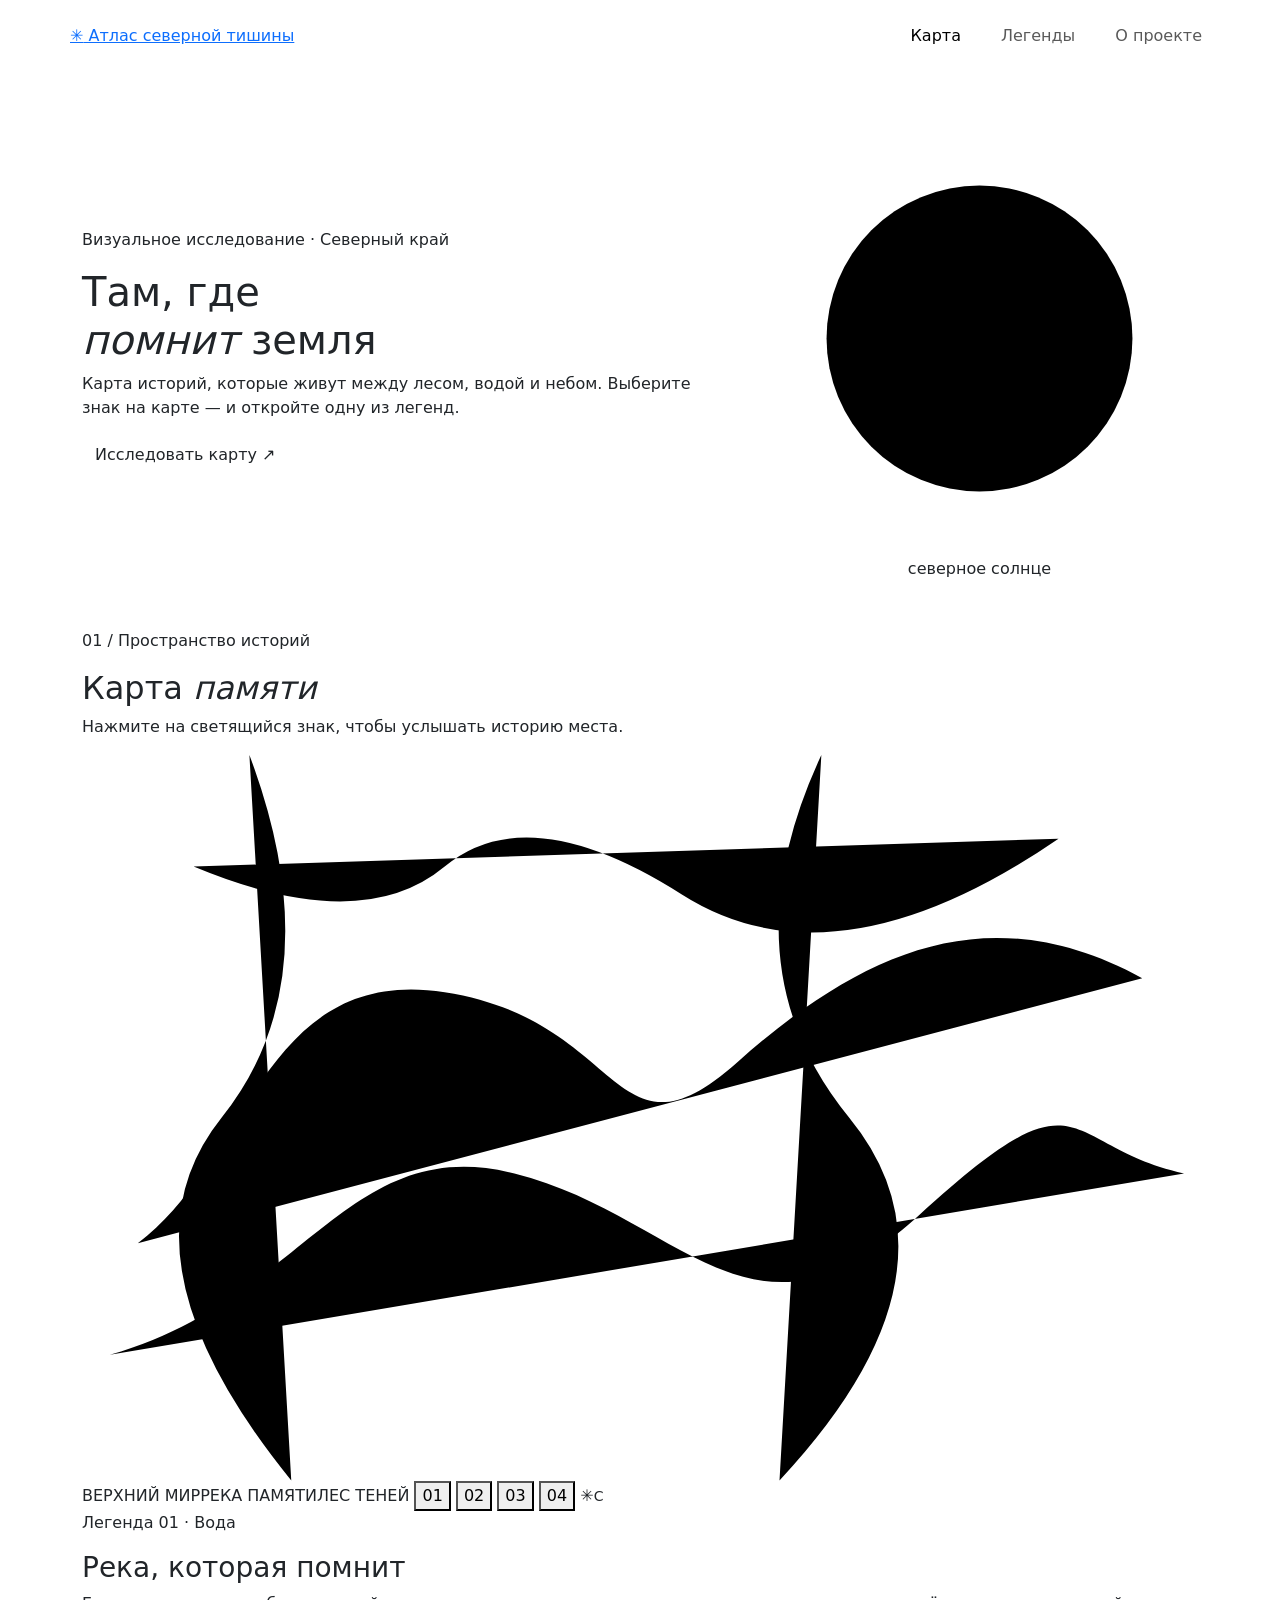
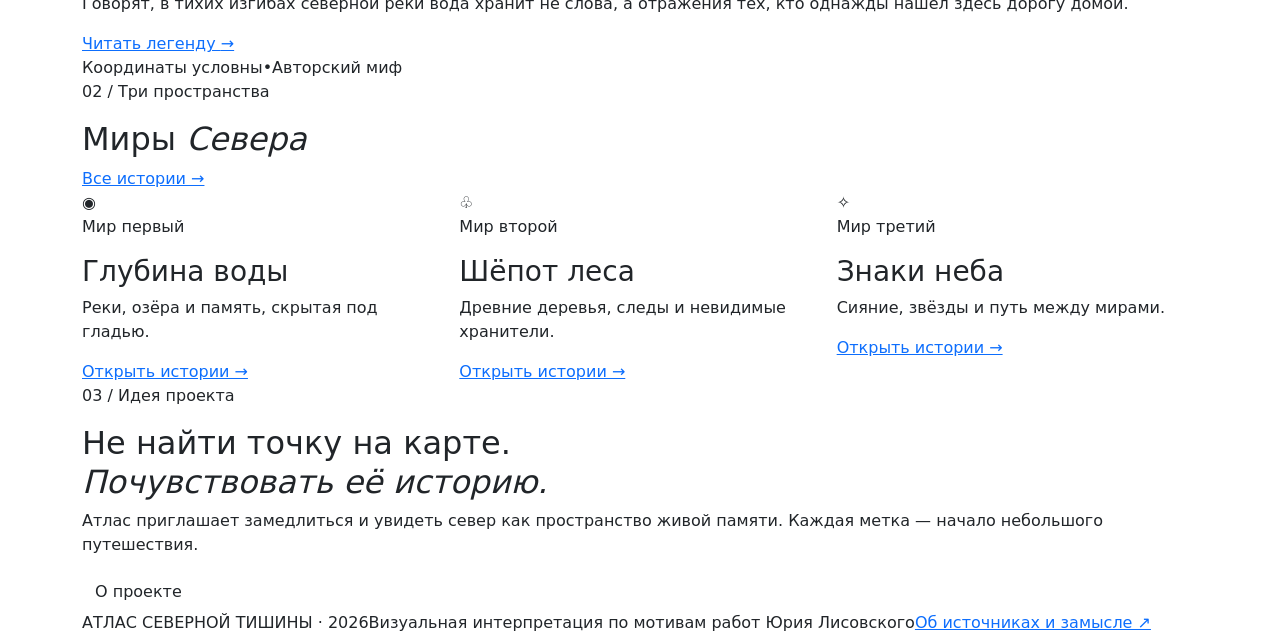
==== Практическая работа — Северный край/index.html @ 7101a142 "Добавлена главная страница проекта «Атлас северной тишины»" ====
<!doctype html>
<html lang="ru">
<head>
  <meta charset="utf-8">
  <meta name="viewport" content="width=device-width, initial-scale=1">
  <meta name="description" content="Интерактивный атлас авторских мифов и легенд Северного края.">
  <title>Атлас северной тишины — карта легенд</title>
  <link rel="preconnect" href="https://fonts.googleapis.com">
  <link rel="preconnect" href="https://fonts.gstatic.com" crossorigin>
  <link href="https://fonts.googleapis.com/css2?family=Playfair+Display:wght@500;600;700&family=PT+Sans:wght@400;700&display=swap" rel="stylesheet">
  <link href="https://cdn.jsdelivr.net/npm/bootstrap@5.3.3/dist/css/bootstrap.min.css" rel="stylesheet">
  <link rel="stylesheet" href="style.css">
</head>
<body>
<header class="site-header">
  <nav class="navbar navbar-expand-lg container py-3" aria-label="Главная навигация">
    <a class="brand" href="index.html"><span class="brand-mark">✳</span> Атлас северной тишины</a>
    <button class="navbar-toggler" type="button" data-bs-toggle="collapse" data-bs-target="#mainNav" aria-controls="mainNav" aria-expanded="false" aria-label="Открыть меню"><span class="navbar-toggler-icon"></span></button>
    <div class="collapse navbar-collapse justify-content-end" id="mainNav">
      <ul class="navbar-nav align-items-lg-center gap-lg-4">
        <li class="nav-item"><a class="nav-link active" href="index.html">Карта</a></li>
        <li class="nav-item"><a class="nav-link" href="legends.html">Легенды</a></li>
        <li class="nav-item"><a class="nav-link" href="about.html">О проекте</a></li>
      </ul>
    </div>
  </nav>
</header>
<main>
<section class="hero container py-5">
  <div class="row align-items-center g-5">
    <div class="col-12 col-lg-7">
      <p class="eyebrow">Визуальное исследование · Северный край</p>
      <h1>Там, где<br><em>помнит</em> земля</h1>
      <p class="hero-lead">Карта историй, которые живут между лесом, водой и небом. Выберите знак на карте — и откройте одну из легенд.</p>
      <a class="btn btn-brand" href="#map">Исследовать карту <span aria-hidden="true">↗</span></a>
    </div>
    <div class="col-12 col-lg-5 text-center">
      <div class="hero-circle" role="img" aria-label="Авторская геометрическая мандала — символ северного солнца">
        <svg viewBox="0 0 300 300" aria-hidden="true">
          <g class="mandala-rays"><path d="M150 12V48 M150 252V288 M12 150H48 M252 150H288 M52 52L78 78 M222 222L248 248 M248 52L222 78 M78 222L52 248"/></g>
          <circle cx="150" cy="150" r="105"/><circle cx="150" cy="150" r="78" stroke-dasharray="3 8"/><circle cx="150" cy="150" r="48"/>
          <path d="M150 102L164 136L198 150L164 164L150 198L136 164L102 150L136 136Z"/>
          <circle cx="150" cy="150" r="10" class="sun-core"/>
        </svg>
        <span>северное солнце</span>
      </div>
    </div>
  </div>
</section>
<div class="divider-stripes" aria-hidden="true"></div>
<section class="container section-space" id="map">
  <div class="section-heading">
    <div><p class="eyebrow">01 / Пространство историй</p><h2>Карта <em>памяти</em></h2></div>
    <p class="section-note">Нажмите на светящийся знак, чтобы услышать историю места.</p>
  </div>
  <div class="map-layout">
    <div class="map-canvas bg-dots" role="group" aria-label="Схематичная карта северного края с интерактивными точками">
      <svg class="map-lines" viewBox="0 0 800 520" preserveAspectRatio="none" aria-hidden="true">
        <path d="M40 350 C120 290 130 150 260 170 S380 300 470 220 S650 100 760 160"/>
        <path d="M20 430 C160 390 190 270 310 300 S480 440 600 330 S700 280 790 300"/>
        <path d="M80 80 Q200 130 260 80 T430 100 T700 60"/>
        <path d="M120 0 Q180 160 100 260 T150 520 M530 0 Q460 150 550 260 T500 520"/>
      </svg>
      <span class="map-label label-north">ВЕРХНИЙ МИР</span><span class="map-label label-water">РЕКА ПАМЯТИ</span><span class="map-label label-forest">ЛЕС ТЕНЕЙ</span>
      <button class="map-point point-one active" data-place="river" aria-label="Легенда о реке памяти">01</button>
      <button class="map-point point-two" data-place="forest" aria-label="Легенда о хранителе леса">02</button>
      <button class="map-point point-three" data-place="sky" aria-label="Легенда о северном сиянии">03</button>
      <button class="map-point point-four" data-place="stone" aria-label="Легенда о камне-эхе">04</button>
      <span class="compass">✳<small>С</small></span>
    </div>
    <aside class="story-panel" aria-live="polite">
      <p class="eyebrow" id="story-number">Легенда 01 · Вода</p>
      <h3 id="story-title">Река, которая помнит</h3>
      <p id="story-text">Говорят, в тихих изгибах северной реки вода хранит не слова, а отражения тех, кто однажды нашёл здесь дорогу домой.</p>
      <a id="story-link" class="text-link" href="legends.html#river">Читать легенду <span aria-hidden="true">→</span></a>
      <div class="panel-meta"><span>Координаты условны</span><span>•</span><span>Авторский миф</span></div>
    </aside>
  </div>
</section>
<section class="worlds-section section-space">
 <div class="container">
  <div class="section-heading"><div><p class="eyebrow">02 / Три пространства</p><h2>Миры <em>Севера</em></h2></div><a class="text-link" href="legends.html">Все истории →</a></div>
  <div class="row g-3">
   <div class="col-12 col-md-4"><article class="world-card bg-dots"><span class="world-symbol">◉</span><p class="eyebrow">Мир первый</p><h3>Глубина воды</h3><p>Реки, озёра и память, скрытая под гладью.</p><a href="legends.html#river">Открыть истории →</a></article></div>
   <div class="col-12 col-md-4"><article class="world-card bg-dots"><span class="world-symbol">♧</span><p class="eyebrow">Мир второй</p><h3>Шёпот леса</h3><p>Древние деревья, следы и невидимые хранители.</p><a href="legends.html#forest">Открыть истории →</a></article></div>
   <div class="col-12 col-md-4"><article class="world-card bg-dots"><span class="world-symbol">✧</span><p class="eyebrow">Мир третий</p><h3>Знаки неба</h3><p>Сияние, звёзды и путь между мирами.</p><a href="legends.html#sky">Открыть истории →</a></article></div>
  </div>
 </div>
</section>
<section class="container section-space about-strip">
 <p class="eyebrow">03 / Идея проекта</p><h2>Не найти точку на карте.<br><em>Почувствовать её историю.</em></h2>
 <p>Атлас приглашает замедлиться и увидеть север как пространство живой памяти. Каждая метка — начало небольшого путешествия.</p>
 <a class="btn btn-outline-brand" href="about.html">О проекте</a>
</section>
</main>
<footer class="site-footer"><div class="container footer-inner"><span>АТЛАС СЕВЕРНОЙ ТИШИНЫ · 2026</span><span>Визуальная интерпретация по мотивам работ Юрия Лисовского</span><a href="about.html">Об источниках и замысле ↗</a></div></footer>
<script src="https://cdn.jsdelivr.net/npm/bootstrap@5.3.3/dist/js/bootstrap.bundle.min.js"></script>
<script src="script.js"></script>
</body></html>
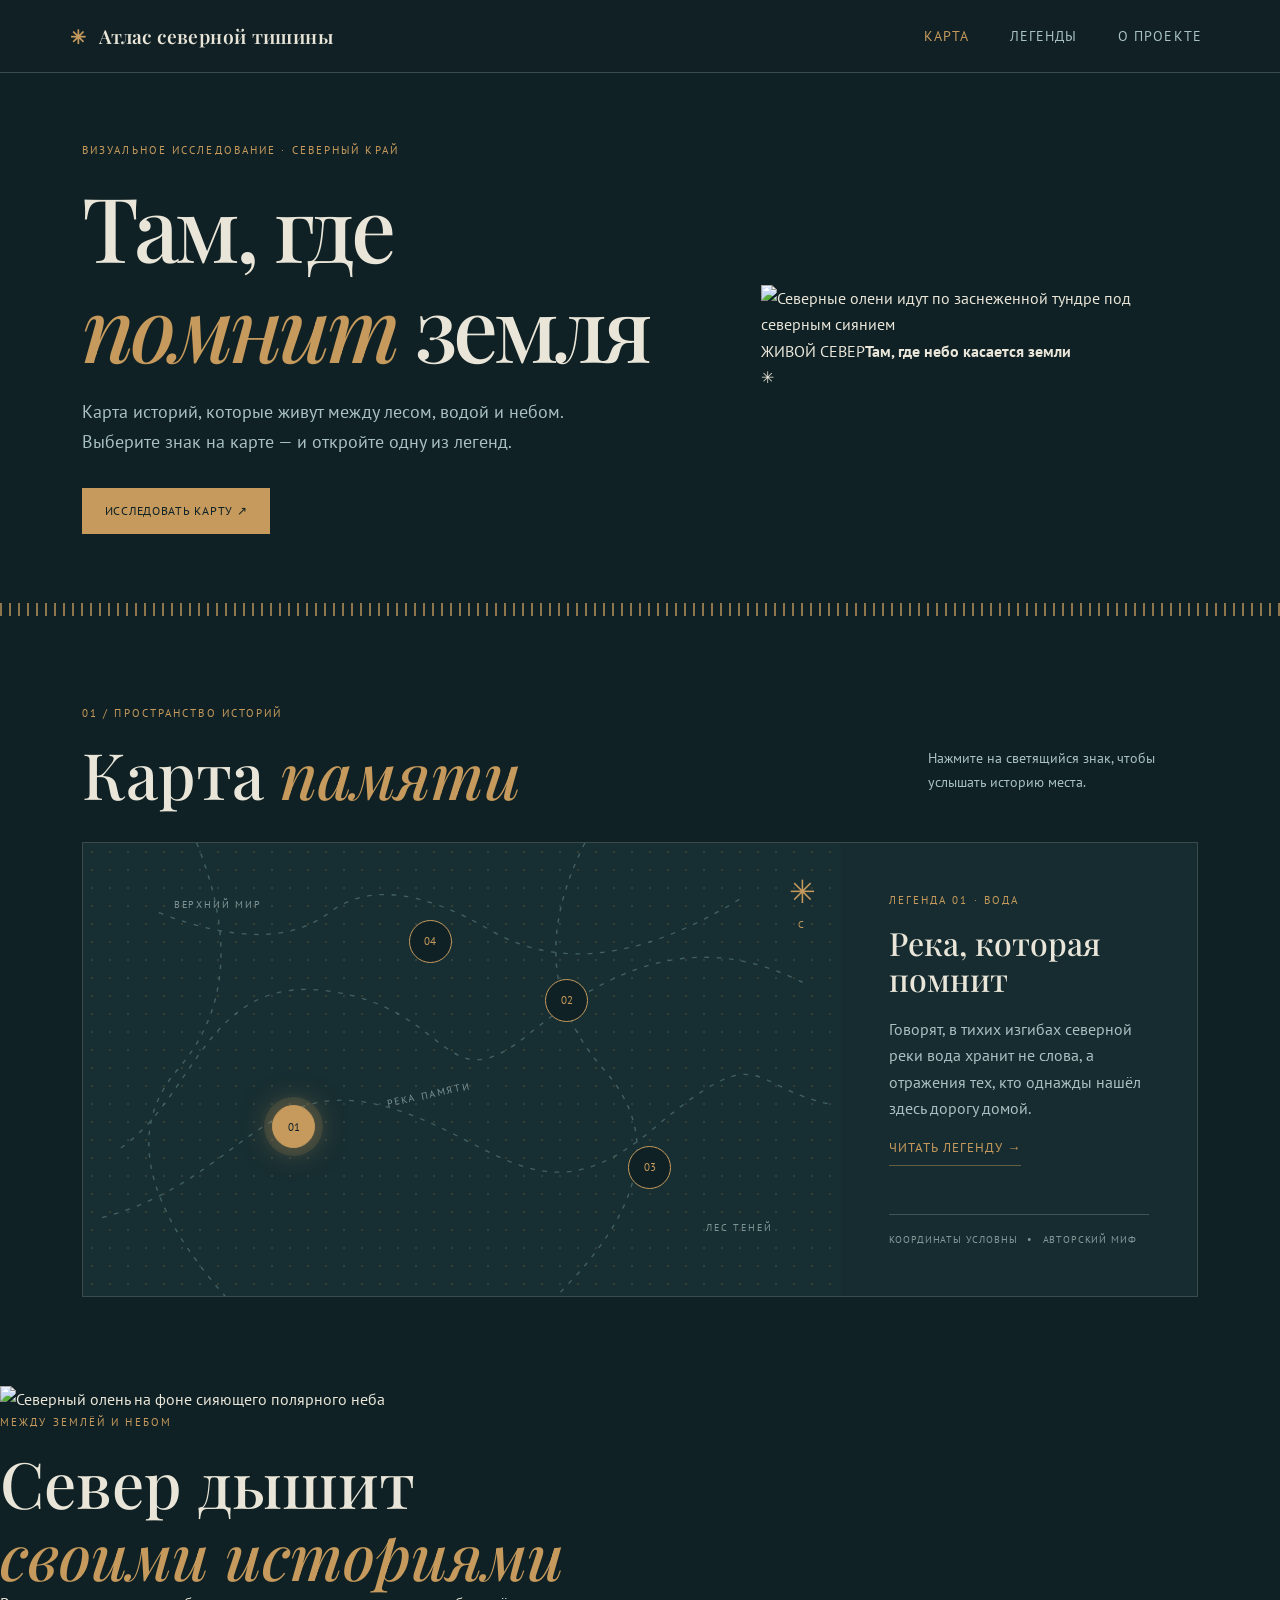
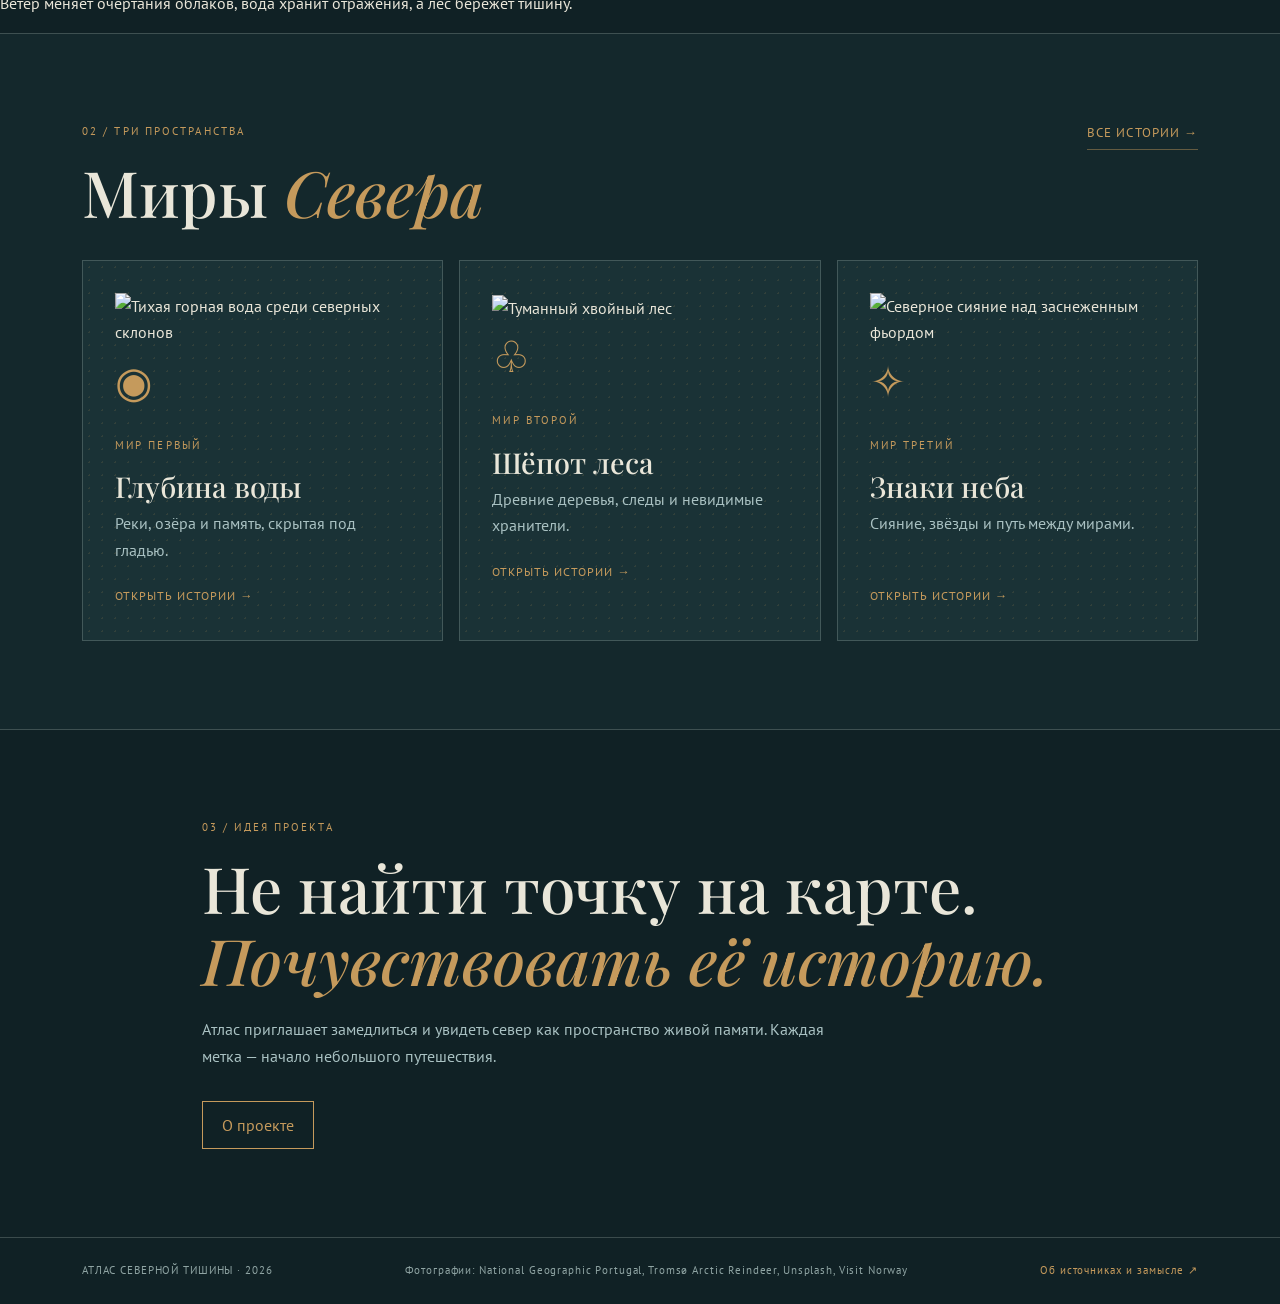
==== commit 3cb95f74: "Добавлена фотогалерея и атмосферные детали на главную страницу" ====
--- a/Практическая работа — Северный край/index.html
+++ b/Практическая работа — Северный край/index.html
@@ -1,99 +1,42 @@
 <!doctype html>
 <html lang="ru">
 <head>
-  <meta charset="utf-8">
-  <meta name="viewport" content="width=device-width, initial-scale=1">
-  <meta name="description" content="Интерактивный атлас авторских мифов и легенд Северного края.">
-  <title>Атлас северной тишины — карта легенд</title>
-  <link rel="preconnect" href="https://fonts.googleapis.com">
-  <link rel="preconnect" href="https://fonts.gstatic.com" crossorigin>
-  <link href="https://fonts.googleapis.com/css2?family=Playfair+Display:wght@500;600;700&family=PT+Sans:wght@400;700&display=swap" rel="stylesheet">
-  <link href="https://cdn.jsdelivr.net/npm/bootstrap@5.3.3/dist/css/bootstrap.min.css" rel="stylesheet">
-  <link rel="stylesheet" href="style.css">
+<meta charset="utf-8"><meta name="viewport" content="width=device-width, initial-scale=1">
+<meta name="description" content="Интерактивный атлас авторских мифов и легенд Северного края.">
+<title>Атлас северной тишины — карта легенд</title>
+<link rel="preconnect" href="https://fonts.googleapis.com"><link rel="preconnect" href="https://fonts.gstatic.com" crossorigin>
+<link href="https://fonts.googleapis.com/css2?family=Playfair+Display:wght@500;600;700&family=PT+Sans:wght@400;700&display=swap" rel="stylesheet">
+<link href="https://cdn.jsdelivr.net/npm/bootstrap@5.3.3/dist/css/bootstrap.min.css" rel="stylesheet"><link rel="stylesheet" href="style.css">
 </head>
 <body>
-<header class="site-header">
-  <nav class="navbar navbar-expand-lg container py-3" aria-label="Главная навигация">
-    <a class="brand" href="index.html"><span class="brand-mark">✳</span> Атлас северной тишины</a>
-    <button class="navbar-toggler" type="button" data-bs-toggle="collapse" data-bs-target="#mainNav" aria-controls="mainNav" aria-expanded="false" aria-label="Открыть меню"><span class="navbar-toggler-icon"></span></button>
-    <div class="collapse navbar-collapse justify-content-end" id="mainNav">
-      <ul class="navbar-nav align-items-lg-center gap-lg-4">
-        <li class="nav-item"><a class="nav-link active" href="index.html">Карта</a></li>
-        <li class="nav-item"><a class="nav-link" href="legends.html">Легенды</a></li>
-        <li class="nav-item"><a class="nav-link" href="about.html">О проекте</a></li>
-      </ul>
-    </div>
-  </nav>
-</header>
+<div class="ambient" aria-hidden="true"><span></span><span></span><span></span><span></span><span></span><span></span><span></span><span></span><span></span><span></span><span></span><span></span></div>
+<header class="site-header"><nav class="navbar navbar-expand-lg container py-3" aria-label="Главная навигация">
+<a class="brand" href="index.html"><span class="brand-mark">✳</span> Атлас северной тишины</a>
+<button class="navbar-toggler" type="button" data-bs-toggle="collapse" data-bs-target="#mainNav" aria-controls="mainNav" aria-expanded="false" aria-label="Открыть меню"><span class="navbar-toggler-icon"></span></button>
+<div class="collapse navbar-collapse justify-content-end" id="mainNav"><ul class="navbar-nav align-items-lg-center gap-lg-4"><li><a class="nav-link active" href="index.html">Карта</a></li><li><a class="nav-link" href="legends.html">Легенды</a></li><li><a class="nav-link" href="about.html">О проекте</a></li></ul></div>
+</nav></header>
 <main>
-<section class="hero container py-5">
-  <div class="row align-items-center g-5">
-    <div class="col-12 col-lg-7">
-      <p class="eyebrow">Визуальное исследование · Северный край</p>
-      <h1>Там, где<br><em>помнит</em> земля</h1>
-      <p class="hero-lead">Карта историй, которые живут между лесом, водой и небом. Выберите знак на карте — и откройте одну из легенд.</p>
-      <a class="btn btn-brand" href="#map">Исследовать карту <span aria-hidden="true">↗</span></a>
-    </div>
-    <div class="col-12 col-lg-5 text-center">
-      <div class="hero-circle" role="img" aria-label="Авторская геометрическая мандала — символ северного солнца">
-        <svg viewBox="0 0 300 300" aria-hidden="true">
-          <g class="mandala-rays"><path d="M150 12V48 M150 252V288 M12 150H48 M252 150H288 M52 52L78 78 M222 222L248 248 M248 52L222 78 M78 222L52 248"/></g>
-          <circle cx="150" cy="150" r="105"/><circle cx="150" cy="150" r="78" stroke-dasharray="3 8"/><circle cx="150" cy="150" r="48"/>
-          <path d="M150 102L164 136L198 150L164 164L150 198L136 164L102 150L136 136Z"/>
-          <circle cx="150" cy="150" r="10" class="sun-core"/>
-        </svg>
-        <span>северное солнце</span>
-      </div>
-    </div>
-  </div>
+<section class="hero container py-5"><div class="row align-items-center g-5">
+<div class="col-12 col-lg-7 reveal"><p class="eyebrow">Визуальное исследование · Северный край</p><h1>Там, где<br><em>помнит</em> земля</h1><p class="hero-lead">Карта историй, которые живут между лесом, водой и небом. Выберите знак на карте — и откройте одну из легенд.</p><a class="btn btn-brand" href="#map">Исследовать карту <span aria-hidden="true">↗</span></a></div>
+<div class="col-12 col-lg-5"><div class="hero-photo"><img src="https://content.nationalgeographic.pt/medio/import/attachment/revistas/263/Visoes/v2.jpg" alt="Северные олени идут по заснеженной тундре под северным сиянием" fetchpriority="high"><div class="hero-photo-shade"></div><div class="hero-photo-caption"><span>ЖИВОЙ СЕВЕР</span><strong>Там, где небо касается земли</strong></div><div class="hero-orbit">✳</div></div></div>
+</div></section>
+<div class="divider-stripes" aria-hidden="true"></div>
+<section class="container section-space" id="map"><div class="section-heading"><div><p class="eyebrow">01 / Пространство историй</p><h2>Карта <em>памяти</em></h2></div><p class="section-note">Нажмите на светящийся знак, чтобы услышать историю места.</p></div>
+<div class="map-layout"><div class="map-canvas bg-dots" role="group" aria-label="Схематичная карта северного края с интерактивными точками">
+<svg class="map-lines" viewBox="0 0 800 520" preserveAspectRatio="none" aria-hidden="true"><path d="M40 350 C120 290 130 150 260 170 S380 300 470 220 S650 100 760 160"/><path d="M20 430 C160 390 190 270 310 300 S480 440 600 330 S700 280 790 300"/><path d="M80 80 Q200 130 260 80 T430 100 T700 60"/><path d="M120 0 Q180 160 100 260 T150 520 M530 0 Q460 150 550 260 T500 520"/></svg>
+<span class="map-label label-north">ВЕРХНИЙ МИР</span><span class="map-label label-water">РЕКА ПАМЯТИ</span><span class="map-label label-forest">ЛЕС ТЕНЕЙ</span>
+<button class="map-point point-one active" data-place="river" aria-label="Легенда о реке памяти">01</button><button class="map-point point-two" data-place="forest" aria-label="Легенда о хранителе леса">02</button><button class="map-point point-three" data-place="sky" aria-label="Легенда о северном сиянии">03</button><button class="map-point point-four" data-place="stone" aria-label="Легенда о камне-эхе">04</button><span class="compass">✳<small>С</small></span>
+</div><aside class="story-panel" aria-live="polite"><p class="eyebrow" id="story-number">Легенда 01 · Вода</p><h3 id="story-title">Река, которая помнит</h3><p id="story-text">Говорят, в тихих изгибах северной реки вода хранит не слова, а отражения тех, кто однажды нашёл здесь дорогу домой.</p><a id="story-link" class="text-link" href="legends.html#river">Читать легенду <span aria-hidden="true">→</span></a><div class="panel-meta"><span>Координаты условны</span><span>•</span><span>Авторский миф</span></div></aside></div>
 </section>
-<div class="divider-stripes" aria-hidden="true"></div>
-<section class="container section-space" id="map">
-  <div class="section-heading">
-    <div><p class="eyebrow">01 / Пространство историй</p><h2>Карта <em>памяти</em></h2></div>
-    <p class="section-note">Нажмите на светящийся знак, чтобы услышать историю места.</p>
-  </div>
-  <div class="map-layout">
-    <div class="map-canvas bg-dots" role="group" aria-label="Схематичная карта северного края с интерактивными точками">
-      <svg class="map-lines" viewBox="0 0 800 520" preserveAspectRatio="none" aria-hidden="true">
-        <path d="M40 350 C120 290 130 150 260 170 S380 300 470 220 S650 100 760 160"/>
-        <path d="M20 430 C160 390 190 270 310 300 S480 440 600 330 S700 280 790 300"/>
-        <path d="M80 80 Q200 130 260 80 T430 100 T700 60"/>
-        <path d="M120 0 Q180 160 100 260 T150 520 M530 0 Q460 150 550 260 T500 520"/>
-      </svg>
-      <span class="map-label label-north">ВЕРХНИЙ МИР</span><span class="map-label label-water">РЕКА ПАМЯТИ</span><span class="map-label label-forest">ЛЕС ТЕНЕЙ</span>
-      <button class="map-point point-one active" data-place="river" aria-label="Легенда о реке памяти">01</button>
-      <button class="map-point point-two" data-place="forest" aria-label="Легенда о хранителе леса">02</button>
-      <button class="map-point point-three" data-place="sky" aria-label="Легенда о северном сиянии">03</button>
-      <button class="map-point point-four" data-place="stone" aria-label="Легенда о камне-эхе">04</button>
-      <span class="compass">✳<small>С</small></span>
-    </div>
-    <aside class="story-panel" aria-live="polite">
-      <p class="eyebrow" id="story-number">Легенда 01 · Вода</p>
-      <h3 id="story-title">Река, которая помнит</h3>
-      <p id="story-text">Говорят, в тихих изгибах северной реки вода хранит не слова, а отражения тех, кто однажды нашёл здесь дорогу домой.</p>
-      <a id="story-link" class="text-link" href="legends.html#river">Читать легенду <span aria-hidden="true">→</span></a>
-      <div class="panel-meta"><span>Координаты условны</span><span>•</span><span>Авторский миф</span></div>
-    </aside>
-  </div>
-</section>
-<section class="worlds-section section-space">
- <div class="container">
-  <div class="section-heading"><div><p class="eyebrow">02 / Три пространства</p><h2>Миры <em>Севера</em></h2></div><a class="text-link" href="legends.html">Все истории →</a></div>
-  <div class="row g-3">
-   <div class="col-12 col-md-4"><article class="world-card bg-dots"><span class="world-symbol">◉</span><p class="eyebrow">Мир первый</p><h3>Глубина воды</h3><p>Реки, озёра и память, скрытая под гладью.</p><a href="legends.html#river">Открыть истории →</a></article></div>
-   <div class="col-12 col-md-4"><article class="world-card bg-dots"><span class="world-symbol">♧</span><p class="eyebrow">Мир второй</p><h3>Шёпот леса</h3><p>Древние деревья, следы и невидимые хранители.</p><a href="legends.html#forest">Открыть истории →</a></article></div>
-   <div class="col-12 col-md-4"><article class="world-card bg-dots"><span class="world-symbol">✧</span><p class="eyebrow">Мир третий</p><h3>Знаки неба</h3><p>Сияние, звёзды и путь между мирами.</p><a href="legends.html#sky">Открыть истории →</a></article></div>
-  </div>
- </div>
-</section>
-<section class="container section-space about-strip">
- <p class="eyebrow">03 / Идея проекта</p><h2>Не найти точку на карте.<br><em>Почувствовать её историю.</em></h2>
- <p>Атлас приглашает замедлиться и увидеть север как пространство живой памяти. Каждая метка — начало небольшого путешествия.</p>
- <a class="btn btn-outline-brand" href="about.html">О проекте</a>
-</section>
+<section class="photo-interlude"><img src="https://static.wixstatic.com/media/572c50_f37cf15f9b8447e4b17ce954d9727821~mv2.jpg/v1/fill/w_1600%2Ch_900%2Cal_c%2Cq_85%2Cusm_0.66_1.00_0.01%2Cenc_auto/572c50_f37cf15f9b8447e4b17ce954d9727821~mv2.jpg" alt="Северный олень на фоне сияющего полярного неба" loading="lazy"><div class="photo-interlude-overlay"></div><div class="photo-interlude-text reveal"><p class="eyebrow">Между землёй и небом</p><h2>Север дышит<br><em>своими историями</em></h2><p>Ветер меняет очертания облаков, вода хранит отражения, а лес бережёт тишину.</p></div></section>
+<section class="worlds-section section-space"><div class="container"><div class="section-heading"><div><p class="eyebrow">02 / Три пространства</p><h2>Миры <em>Севера</em></h2></div><a class="text-link" href="legends.html">Все истории →</a></div>
+<div class="row g-3">
+<div class="col-12 col-md-4"><article class="world-card world-water reveal"><img src="https://images.unsplash.com/photo-1470770841072-f978cf4d019e?auto=format&fit=crop&w=900&q=85" alt="Тихая горная вода среди северных склонов" loading="lazy"><div class="world-card-content"><span class="world-symbol">◉</span><p class="eyebrow">Мир первый</p><h3>Глубина воды</h3><p>Реки, озёра и память, скрытая под гладью.</p><a href="legends.html#river">Открыть истории →</a></div></article></div>
+<div class="col-12 col-md-4"><article class="world-card world-forest reveal"><img src="https://images.unsplash.com/photo-1448375240586-882707db888b?auto=format&fit=crop&w=900&q=85" alt="Туманный хвойный лес" loading="lazy"><div class="world-card-content"><span class="world-symbol">♧</span><p class="eyebrow">Мир второй</p><h3>Шёпот леса</h3><p>Древние деревья, следы и невидимые хранители.</p><a href="legends.html#forest">Открыть истории →</a></div></article></div>
+<div class="col-12 col-md-4"><article class="world-card world-sky reveal"><img src="https://cdn.sanity.io/images/jlrwvnbf/commercial/0b4ff24a46c190d0e6f9c025d522db95cc0655b7-2389x1596.jpg?auto=format&fit=max&q=75&w=1200" alt="Северное сияние над заснеженным фьордом" loading="lazy"><div class="world-card-content"><span class="world-symbol">✧</span><p class="eyebrow">Мир третий</p><h3>Знаки неба</h3><p>Сияние, звёзды и путь между мирами.</p><a href="legends.html#sky">Открыть истории →</a></div></article></div>
+</div></div></section>
+<section class="container section-space about-strip reveal"><p class="eyebrow">03 / Идея проекта</p><h2>Не найти точку на карте.<br><em>Почувствовать её историю.</em></h2><p>Атлас приглашает замедлиться и увидеть север как пространство живой памяти. Каждая метка — начало небольшого путешествия.</p><a class="btn btn-outline-brand" href="about.html">О проекте</a></section>
 </main>
-<footer class="site-footer"><div class="container footer-inner"><span>АТЛАС СЕВЕРНОЙ ТИШИНЫ · 2026</span><span>Визуальная интерпретация по мотивам работ Юрия Лисовского</span><a href="about.html">Об источниках и замысле ↗</a></div></footer>
-<script src="https://cdn.jsdelivr.net/npm/bootstrap@5.3.3/dist/js/bootstrap.bundle.min.js"></script>
-<script src="script.js"></script>
+<footer class="site-footer"><div class="container footer-inner"><span>АТЛАС СЕВЕРНОЙ ТИШИНЫ · 2026</span><span>Фотографии: National Geographic Portugal, Tromsø Arctic Reindeer, Unsplash, Visit Norway</span><a href="about.html">Об источниках и замысле ↗</a></div></footer>
+<script src="https://cdn.jsdelivr.net/npm/bootstrap@5.3.3/dist/js/bootstrap.bundle.min.js"></script><script src="script.js"></script>
 </body></html>
--- a/Практическая работа — Северный край/style.css
+++ b/Практическая работа — Северный край/style.css
@@ -0,0 +1,81 @@
+:root{
+ --ink:#102125;--ink-soft:#1c3439;--paper:#e9e6d9;--mist:#a9c1c2;
+ --water:#6d9293;--gold:#c59a5c;--line:rgba(210,222,213,.22);
+ --heading:"Playfair Display",Georgia,serif;--body:"PT Sans",Arial,sans-serif;
+}
+*{box-sizing:border-box}
+html{scroll-behavior:smooth}
+body{margin:0;background:var(--ink);color:var(--paper);font-family:var(--body);line-height:1.65}
+a{color:inherit;text-decoration:none}
+.site-header{border-bottom:1px solid var(--line);background:rgba(16,33,37,.96)}
+.brand{font:600 1.2rem var(--heading);letter-spacing:.02em;color:var(--paper)}
+.brand-mark{color:var(--gold);margin-right:.45rem}
+.nav-link{color:var(--mist)!important;font-size:.9rem;letter-spacing:.08em;text-transform:uppercase}
+.nav-link:hover,.nav-link.active{color:var(--gold)!important}
+.navbar-toggler{border-color:var(--gold)}.navbar-toggler-icon{filter:invert(1)}
+.hero{min-height:530px;display:flex;align-items:center}
+.eyebrow{color:var(--gold);font-size:.69rem;letter-spacing:.19em;text-transform:uppercase;margin-bottom:1rem}
+h1,h2,h3{font-family:var(--heading);font-weight:500;line-height:1.12}
+h1{font-size:clamp(3.2rem,7vw,6.7rem);letter-spacing:-.045em;margin:0 0 1.3rem}
+h1 em,h2 em{color:var(--gold);font-weight:500}
+.hero-lead{color:var(--mist);font-size:1.12rem;max-width:540px;margin-bottom:2rem}
+.btn-brand{background:var(--gold);color:var(--ink);border:1px solid var(--gold);padding:.8rem 1.35rem;border-radius:0;letter-spacing:.06em;text-transform:uppercase;font-size:.76rem}
+.btn-brand:hover{background:transparent;color:var(--gold)}
+.hero-circle{width:min(310px,75vw);aspect-ratio:1;border:1px solid var(--gold);border-radius:50%;margin:auto;display:grid;place-items:center;position:relative;background:repeating-radial-gradient(circle,var(--ink-soft) 0 2px,transparent 2px 13px)}
+.hero-circle:before,.hero-circle:after{content:"";position:absolute;inset:13px;border:1px dashed var(--water);border-radius:50%}
+.hero-circle:after{inset:28px;border-style:solid;opacity:.5}
+.hero-circle svg{width:85%;fill:none;stroke:var(--gold);stroke-width:2}
+.hero-circle .mandala-rays{stroke:var(--mist);stroke-width:3}
+.hero-circle .sun-core{fill:var(--gold);stroke:none}
+.hero-circle span{position:absolute;bottom:22px;background:var(--ink);padding:0 .6rem;color:var(--mist);font-size:.65rem;letter-spacing:.17em;text-transform:uppercase}
+.divider-stripes{height:13px;background:repeating-linear-gradient(90deg,var(--gold) 0 2px,transparent 2px 9px);opacity:.7}
+.section-space{padding-top:5.5rem;padding-bottom:5.5rem}
+.section-heading{display:flex;justify-content:space-between;align-items:end;gap:2rem;margin-bottom:2rem}
+h2{font-size:clamp(2.4rem,5vw,4.1rem);margin:0}
+.section-note{color:var(--mist);max-width:270px;font-size:.9rem}
+.map-layout{display:grid;grid-template-columns:minmax(0,1.7fr) minmax(260px,.8fr);border:1px solid var(--line)}
+.map-canvas{min-height:450px;position:relative;overflow:hidden;background-color:#172e32;background-image:radial-gradient(rgba(197,154,92,.17) 1px,transparent 1px);background-size:18px 18px}
+.map-lines{position:absolute;inset:0;width:100%;height:100%;fill:none;stroke:var(--water);stroke-width:1.5;opacity:.5}
+.map-lines path{stroke-dasharray:5 8}
+.map-label{position:absolute;color:var(--mist);font-size:.62rem;letter-spacing:.18em;opacity:.7}
+.label-north{top:12%;left:12%}.label-water{top:54%;left:40%;transform:rotate(-12deg)}.label-forest{bottom:13%;right:9%}
+.map-point{position:absolute;width:43px;height:43px;border-radius:50%;border:1px solid var(--gold);background:var(--ink);color:var(--gold);font-size:.7rem;transition:.2s;cursor:pointer}
+.map-point:hover,.map-point.active{background:var(--gold);color:var(--ink);box-shadow:0 0 0 8px rgba(197,154,92,.14),0 0 30px rgba(197,154,92,.5)}
+.point-one{left:25%;top:58%}.point-two{left:61%;top:30%}.point-three{left:72%;top:67%}.point-four{left:43%;top:17%}
+.compass{position:absolute;right:25px;top:22px;color:var(--gold);font-size:2rem;text-align:center}.compass small{display:block;font-size:.6rem;letter-spacing:.2em}
+.story-panel{padding:clamp(1.5rem,4vw,3rem);display:flex;flex-direction:column;justify-content:center;background:#172c30}
+.story-panel h3{font-size:2rem;margin-bottom:1.2rem}
+.story-panel>p:not(.eyebrow){color:var(--mist)}
+.text-link{color:var(--gold);font-size:.82rem;letter-spacing:.08em;text-transform:uppercase;border-bottom:1px solid rgba(197,154,92,.45);padding-bottom:.35rem;align-self:flex-start}
+.panel-meta{margin-top:3rem;padding-top:1rem;border-top:1px solid var(--line);color:#82999a;font-size:.65rem;display:flex;gap:.6rem;letter-spacing:.08em;text-transform:uppercase}
+.worlds-section{background:#14282c;border-top:1px solid var(--line);border-bottom:1px solid var(--line)}
+.world-card{height:100%;padding:2rem;border:1px solid var(--line);background-color:#1a3236;background-image:radial-gradient(rgba(197,154,92,.13) 1px,transparent 1px);background-size:13px 13px}
+.world-symbol{font-size:2.7rem;color:var(--gold);display:block;margin-bottom:1.2rem}
+.world-card h3{font-size:1.8rem}.world-card p:not(.eyebrow){color:var(--mist);min-height:55px}
+.world-card a{color:var(--gold);font-size:.78rem;text-transform:uppercase;letter-spacing:.08em}
+.about-strip{max-width:900px}.about-strip h2{margin-bottom:1.3rem}.about-strip>p:not(.eyebrow){color:var(--mist);max-width:650px}
+.btn-outline-brand{border:1px solid var(--gold);border-radius:0;color:var(--gold);padding:.7rem 1.2rem;margin-top:1rem}
+.btn-outline-brand:hover{background:var(--gold);color:var(--ink)}
+.site-footer{border-top:1px solid var(--line);padding:1.5rem 0;color:#8fa4a3;font-size:.68rem;letter-spacing:.08em}
+.footer-inner{display:flex;justify-content:space-between;gap:1rem;flex-wrap:wrap}.site-footer a{color:var(--gold)}
+.page-hero{padding:5rem 0 3rem}.page-hero h1{font-size:clamp(3rem,7vw,5.5rem)}
+.legend-list{display:grid;grid-template-columns:repeat(2,1fr);gap:1rem;padding-bottom:5rem}
+.legend-card{border:1px solid var(--line);padding:2rem;background:#172c30;scroll-margin-top:30px}
+.legend-card h2{font-size:1.8rem;margin-bottom:1rem}.legend-card p{color:var(--mist)}
+.legend-card .tag{color:var(--gold);font-size:.65rem;letter-spacing:.15em;text-transform:uppercase}
+.filter-row{display:flex;gap:.6rem;flex-wrap:wrap;margin:1.5rem 0 2rem}
+.filter-btn{border:1px solid var(--line);background:transparent;color:var(--mist);padding:.45rem .9rem;font-size:.75rem}
+.filter-btn.active,.filter-btn:hover{border-color:var(--gold);color:var(--gold)}
+.about-grid{display:grid;grid-template-columns:1fr 1fr;gap:2rem;padding-bottom:5rem}
+.info-panel{padding:2rem;background:#172c30;border:1px solid var(--line)}.info-panel p,.info-panel li{color:var(--mist)}
+@media(max-width:767px){
+ .hero{min-height:0;padding-top:4rem!important;padding-bottom:4rem!important}
+ .hero-circle{width:245px;margin-top:1rem}
+ .section-space{padding-top:3.5rem;padding-bottom:3.5rem}
+ .section-heading{align-items:flex-start;flex-direction:column;gap:1rem}
+ .map-layout{grid-template-columns:1fr}.map-canvas{min-height:340px}.story-panel{min-height:290px}
+ .legend-list,.about-grid{grid-template-columns:1fr}
+ .footer-inner{flex-direction:column}
+}
+@media(min-width:768px) and (max-width:991px){.map-layout{grid-template-columns:1fr}.story-panel{min-height:260px}}
+@media(prefers-reduced-motion:reduce){html{scroll-behavior:auto}*,*:before,*:after{transition:none!important}}
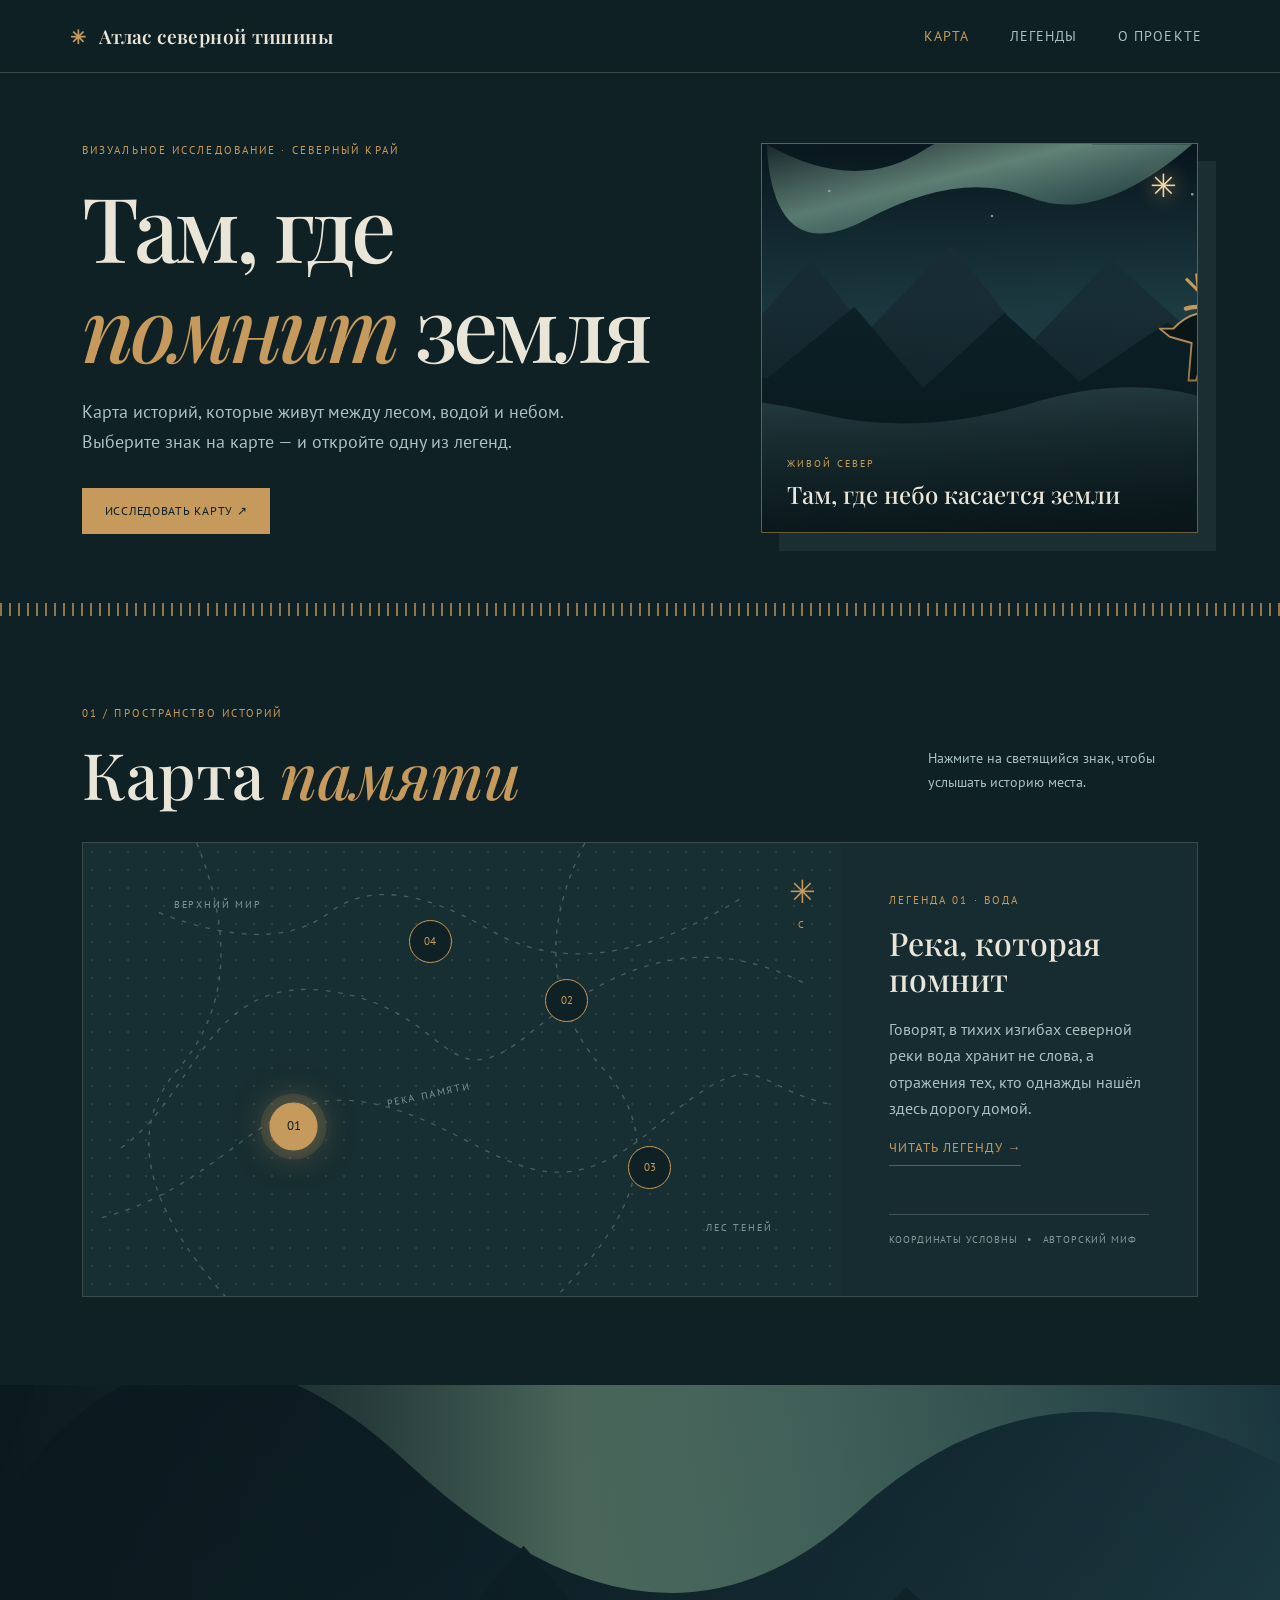
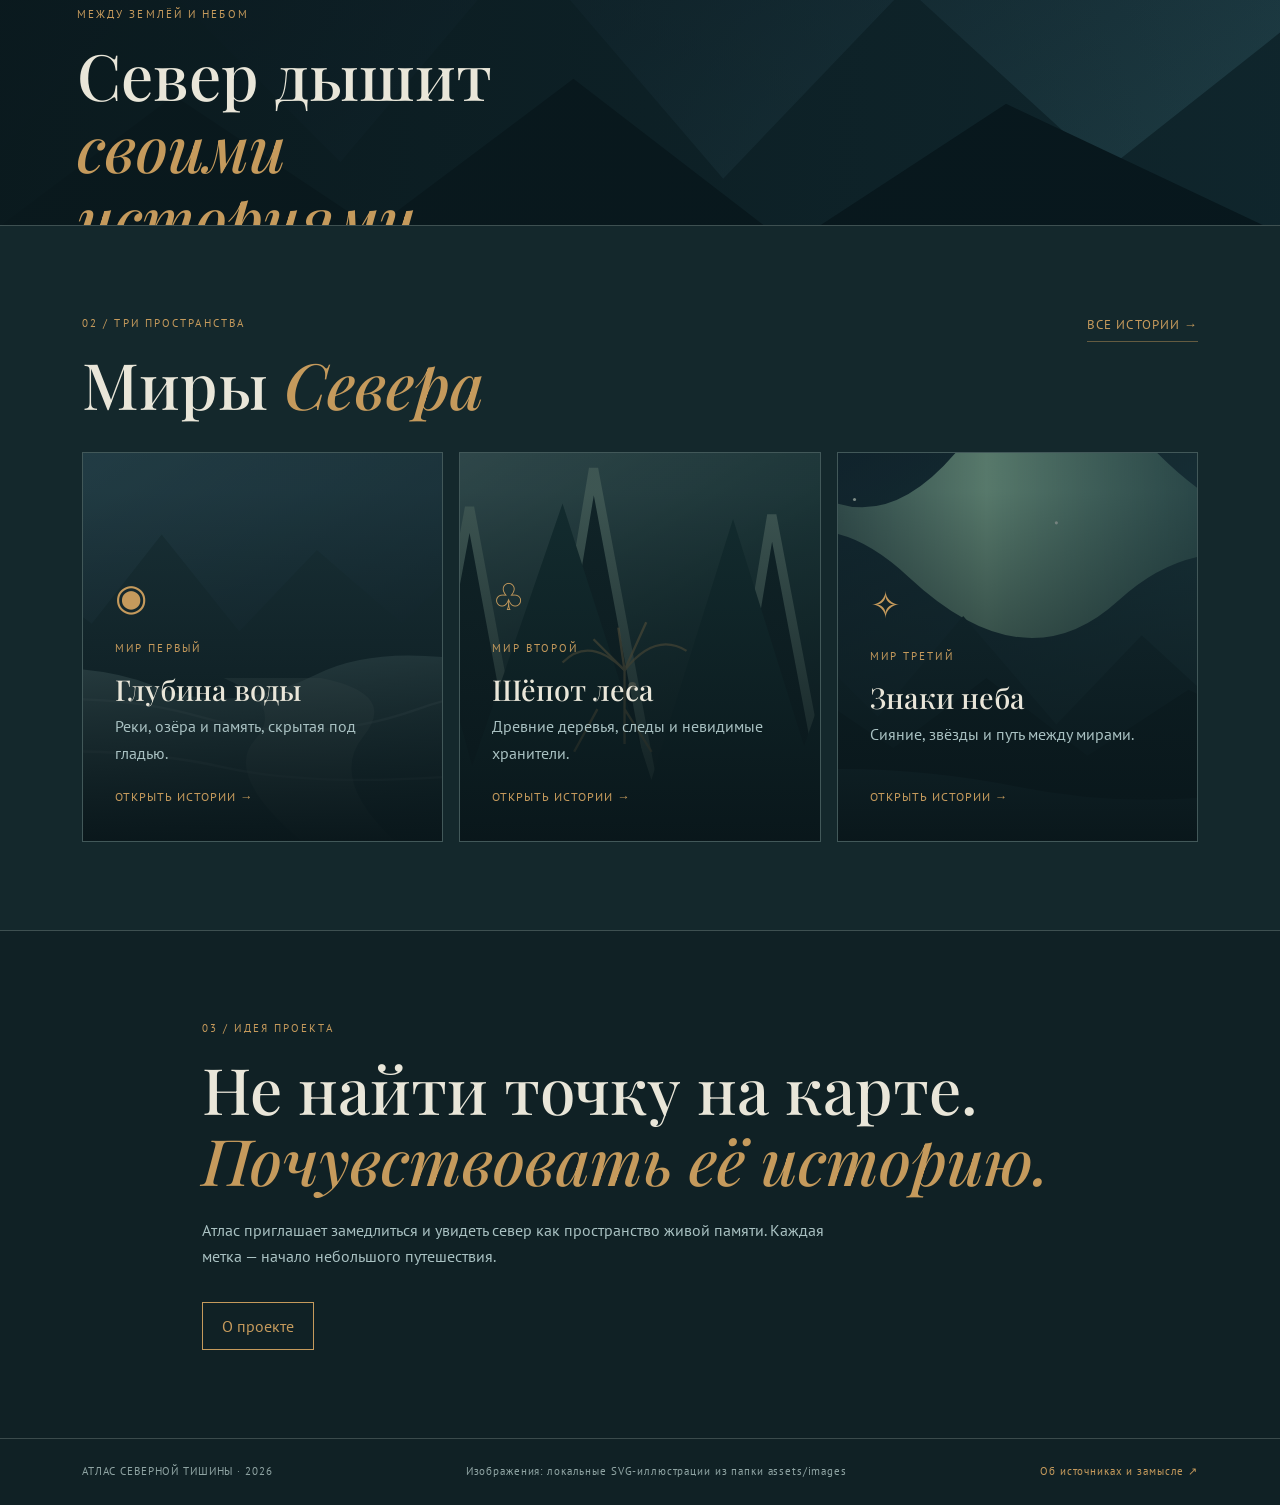
==== commit dd88965e: "Переведены изображения на локальные файлы проекта" ====
--- a/Практическая работа — Северный край/index.html
+++ b/Практическая работа — Северный край/index.html
@@ -18,7 +18,7 @@
 <main>
 <section class="hero container py-5"><div class="row align-items-center g-5">
 <div class="col-12 col-lg-7 reveal"><p class="eyebrow">Визуальное исследование · Северный край</p><h1>Там, где<br><em>помнит</em> земля</h1><p class="hero-lead">Карта историй, которые живут между лесом, водой и небом. Выберите знак на карте — и откройте одну из легенд.</p><a class="btn btn-brand" href="#map">Исследовать карту <span aria-hidden="true">↗</span></a></div>
-<div class="col-12 col-lg-5"><div class="hero-photo"><img src="https://content.nationalgeographic.pt/medio/import/attachment/revistas/263/Visoes/v2.jpg" alt="Северные олени идут по заснеженной тундре под северным сиянием" fetchpriority="high"><div class="hero-photo-shade"></div><div class="hero-photo-caption"><span>ЖИВОЙ СЕВЕР</span><strong>Там, где небо касается земли</strong></div><div class="hero-orbit">✳</div></div></div>
+<div class="col-12 col-lg-5"><div class="hero-photo"><img src="assets/images/north-hero.svg" alt="Северные олени идут по заснеженной тундре под северным сиянием" fetchpriority="high"><div class="hero-photo-shade"></div><div class="hero-photo-caption"><span>ЖИВОЙ СЕВЕР</span><strong>Там, где небо касается земли</strong></div><div class="hero-orbit">✳</div></div></div>
 </div></section>
 <div class="divider-stripes" aria-hidden="true"></div>
 <section class="container section-space" id="map"><div class="section-heading"><div><p class="eyebrow">01 / Пространство историй</p><h2>Карта <em>памяти</em></h2></div><p class="section-note">Нажмите на светящийся знак, чтобы услышать историю места.</p></div>
@@ -28,15 +28,15 @@
 <button class="map-point point-one active" data-place="river" aria-label="Легенда о реке памяти">01</button><button class="map-point point-two" data-place="forest" aria-label="Легенда о хранителе леса">02</button><button class="map-point point-three" data-place="sky" aria-label="Легенда о северном сиянии">03</button><button class="map-point point-four" data-place="stone" aria-label="Легенда о камне-эхе">04</button><span class="compass">✳<small>С</small></span>
 </div><aside class="story-panel" aria-live="polite"><p class="eyebrow" id="story-number">Легенда 01 · Вода</p><h3 id="story-title">Река, которая помнит</h3><p id="story-text">Говорят, в тихих изгибах северной реки вода хранит не слова, а отражения тех, кто однажды нашёл здесь дорогу домой.</p><a id="story-link" class="text-link" href="legends.html#river">Читать легенду <span aria-hidden="true">→</span></a><div class="panel-meta"><span>Координаты условны</span><span>•</span><span>Авторский миф</span></div></aside></div>
 </section>
-<section class="photo-interlude"><img src="https://static.wixstatic.com/media/572c50_f37cf15f9b8447e4b17ce954d9727821~mv2.jpg/v1/fill/w_1600%2Ch_900%2Cal_c%2Cq_85%2Cusm_0.66_1.00_0.01%2Cenc_auto/572c50_f37cf15f9b8447e4b17ce954d9727821~mv2.jpg" alt="Северный олень на фоне сияющего полярного неба" loading="lazy"><div class="photo-interlude-overlay"></div><div class="photo-interlude-text reveal"><p class="eyebrow">Между землёй и небом</p><h2>Север дышит<br><em>своими историями</em></h2><p>Ветер меняет очертания облаков, вода хранит отражения, а лес бережёт тишину.</p></div></section>
+<section class="photo-interlude"><img src="assets/images/aurora.svg" alt="Северный олень на фоне сияющего полярного неба" loading="lazy"><div class="photo-interlude-overlay"></div><div class="photo-interlude-text reveal"><p class="eyebrow">Между землёй и небом</p><h2>Север дышит<br><em>своими историями</em></h2><p>Ветер меняет очертания облаков, вода хранит отражения, а лес бережёт тишину.</p></div></section>
 <section class="worlds-section section-space"><div class="container"><div class="section-heading"><div><p class="eyebrow">02 / Три пространства</p><h2>Миры <em>Севера</em></h2></div><a class="text-link" href="legends.html">Все истории →</a></div>
 <div class="row g-3">
-<div class="col-12 col-md-4"><article class="world-card world-water reveal"><img src="https://images.unsplash.com/photo-1470770841072-f978cf4d019e?auto=format&fit=crop&w=900&q=85" alt="Тихая горная вода среди северных склонов" loading="lazy"><div class="world-card-content"><span class="world-symbol">◉</span><p class="eyebrow">Мир первый</p><h3>Глубина воды</h3><p>Реки, озёра и память, скрытая под гладью.</p><a href="legends.html#river">Открыть истории →</a></div></article></div>
-<div class="col-12 col-md-4"><article class="world-card world-forest reveal"><img src="https://images.unsplash.com/photo-1448375240586-882707db888b?auto=format&fit=crop&w=900&q=85" alt="Туманный хвойный лес" loading="lazy"><div class="world-card-content"><span class="world-symbol">♧</span><p class="eyebrow">Мир второй</p><h3>Шёпот леса</h3><p>Древние деревья, следы и невидимые хранители.</p><a href="legends.html#forest">Открыть истории →</a></div></article></div>
-<div class="col-12 col-md-4"><article class="world-card world-sky reveal"><img src="https://cdn.sanity.io/images/jlrwvnbf/commercial/0b4ff24a46c190d0e6f9c025d522db95cc0655b7-2389x1596.jpg?auto=format&fit=max&q=75&w=1200" alt="Северное сияние над заснеженным фьордом" loading="lazy"><div class="world-card-content"><span class="world-symbol">✧</span><p class="eyebrow">Мир третий</p><h3>Знаки неба</h3><p>Сияние, звёзды и путь между мирами.</p><a href="legends.html#sky">Открыть истории →</a></div></article></div>
+<div class="col-12 col-md-4"><article class="world-card world-water reveal"><img src="assets/images/river.svg" alt="Тихая горная вода среди северных склонов" loading="lazy"><div class="world-card-content"><span class="world-symbol">◉</span><p class="eyebrow">Мир первый</p><h3>Глубина воды</h3><p>Реки, озёра и память, скрытая под гладью.</p><a href="legends.html#river">Открыть истории →</a></div></article></div>
+<div class="col-12 col-md-4"><article class="world-card world-forest reveal"><img src="assets/images/forest.svg" alt="Туманный хвойный лес" loading="lazy"><div class="world-card-content"><span class="world-symbol">♧</span><p class="eyebrow">Мир второй</p><h3>Шёпот леса</h3><p>Древние деревья, следы и невидимые хранители.</p><a href="legends.html#forest">Открыть истории →</a></div></article></div>
+<div class="col-12 col-md-4"><article class="world-card world-sky reveal"><img src="assets/images/aurora.svg" alt="Северное сияние над заснеженным фьордом" loading="lazy"><div class="world-card-content"><span class="world-symbol">✧</span><p class="eyebrow">Мир третий</p><h3>Знаки неба</h3><p>Сияние, звёзды и путь между мирами.</p><a href="legends.html#sky">Открыть истории →</a></div></article></div>
 </div></div></section>
 <section class="container section-space about-strip reveal"><p class="eyebrow">03 / Идея проекта</p><h2>Не найти точку на карте.<br><em>Почувствовать её историю.</em></h2><p>Атлас приглашает замедлиться и увидеть север как пространство живой памяти. Каждая метка — начало небольшого путешествия.</p><a class="btn btn-outline-brand" href="about.html">О проекте</a></section>
 </main>
-<footer class="site-footer"><div class="container footer-inner"><span>АТЛАС СЕВЕРНОЙ ТИШИНЫ · 2026</span><span>Фотографии: National Geographic Portugal, Tromsø Arctic Reindeer, Unsplash, Visit Norway</span><a href="about.html">Об источниках и замысле ↗</a></div></footer>
+<footer class="site-footer"><div class="container footer-inner"><span>АТЛАС СЕВЕРНОЙ ТИШИНЫ · 2026</span><span>Изображения: локальные SVG-иллюстрации из папки assets/images</span><a href="about.html">Об источниках и замысле ↗</a></div></footer>
 <script src="https://cdn.jsdelivr.net/npm/bootstrap@5.3.3/dist/js/bootstrap.bundle.min.js"></script><script src="script.js"></script>
 </body></html>
--- a/Практическая работа — Северный край/style.css
+++ b/Практическая работа — Северный край/style.css
@@ -1,81 +1,20 @@
-:root{
- --ink:#102125;--ink-soft:#1c3439;--paper:#e9e6d9;--mist:#a9c1c2;
- --water:#6d9293;--gold:#c59a5c;--line:rgba(210,222,213,.22);
- --heading:"Playfair Display",Georgia,serif;--body:"PT Sans",Arial,sans-serif;
-}
-*{box-sizing:border-box}
-html{scroll-behavior:smooth}
-body{margin:0;background:var(--ink);color:var(--paper);font-family:var(--body);line-height:1.65}
-a{color:inherit;text-decoration:none}
-.site-header{border-bottom:1px solid var(--line);background:rgba(16,33,37,.96)}
-.brand{font:600 1.2rem var(--heading);letter-spacing:.02em;color:var(--paper)}
-.brand-mark{color:var(--gold);margin-right:.45rem}
-.nav-link{color:var(--mist)!important;font-size:.9rem;letter-spacing:.08em;text-transform:uppercase}
-.nav-link:hover,.nav-link.active{color:var(--gold)!important}
-.navbar-toggler{border-color:var(--gold)}.navbar-toggler-icon{filter:invert(1)}
-.hero{min-height:530px;display:flex;align-items:center}
-.eyebrow{color:var(--gold);font-size:.69rem;letter-spacing:.19em;text-transform:uppercase;margin-bottom:1rem}
-h1,h2,h3{font-family:var(--heading);font-weight:500;line-height:1.12}
-h1{font-size:clamp(3.2rem,7vw,6.7rem);letter-spacing:-.045em;margin:0 0 1.3rem}
-h1 em,h2 em{color:var(--gold);font-weight:500}
-.hero-lead{color:var(--mist);font-size:1.12rem;max-width:540px;margin-bottom:2rem}
-.btn-brand{background:var(--gold);color:var(--ink);border:1px solid var(--gold);padding:.8rem 1.35rem;border-radius:0;letter-spacing:.06em;text-transform:uppercase;font-size:.76rem}
-.btn-brand:hover{background:transparent;color:var(--gold)}
-.hero-circle{width:min(310px,75vw);aspect-ratio:1;border:1px solid var(--gold);border-radius:50%;margin:auto;display:grid;place-items:center;position:relative;background:repeating-radial-gradient(circle,var(--ink-soft) 0 2px,transparent 2px 13px)}
-.hero-circle:before,.hero-circle:after{content:"";position:absolute;inset:13px;border:1px dashed var(--water);border-radius:50%}
-.hero-circle:after{inset:28px;border-style:solid;opacity:.5}
-.hero-circle svg{width:85%;fill:none;stroke:var(--gold);stroke-width:2}
-.hero-circle .mandala-rays{stroke:var(--mist);stroke-width:3}
-.hero-circle .sun-core{fill:var(--gold);stroke:none}
-.hero-circle span{position:absolute;bottom:22px;background:var(--ink);padding:0 .6rem;color:var(--mist);font-size:.65rem;letter-spacing:.17em;text-transform:uppercase}
-.divider-stripes{height:13px;background:repeating-linear-gradient(90deg,var(--gold) 0 2px,transparent 2px 9px);opacity:.7}
-.section-space{padding-top:5.5rem;padding-bottom:5.5rem}
-.section-heading{display:flex;justify-content:space-between;align-items:end;gap:2rem;margin-bottom:2rem}
-h2{font-size:clamp(2.4rem,5vw,4.1rem);margin:0}
-.section-note{color:var(--mist);max-width:270px;font-size:.9rem}
-.map-layout{display:grid;grid-template-columns:minmax(0,1.7fr) minmax(260px,.8fr);border:1px solid var(--line)}
-.map-canvas{min-height:450px;position:relative;overflow:hidden;background-color:#172e32;background-image:radial-gradient(rgba(197,154,92,.17) 1px,transparent 1px);background-size:18px 18px}
-.map-lines{position:absolute;inset:0;width:100%;height:100%;fill:none;stroke:var(--water);stroke-width:1.5;opacity:.5}
-.map-lines path{stroke-dasharray:5 8}
-.map-label{position:absolute;color:var(--mist);font-size:.62rem;letter-spacing:.18em;opacity:.7}
-.label-north{top:12%;left:12%}.label-water{top:54%;left:40%;transform:rotate(-12deg)}.label-forest{bottom:13%;right:9%}
-.map-point{position:absolute;width:43px;height:43px;border-radius:50%;border:1px solid var(--gold);background:var(--ink);color:var(--gold);font-size:.7rem;transition:.2s;cursor:pointer}
-.map-point:hover,.map-point.active{background:var(--gold);color:var(--ink);box-shadow:0 0 0 8px rgba(197,154,92,.14),0 0 30px rgba(197,154,92,.5)}
-.point-one{left:25%;top:58%}.point-two{left:61%;top:30%}.point-three{left:72%;top:67%}.point-four{left:43%;top:17%}
-.compass{position:absolute;right:25px;top:22px;color:var(--gold);font-size:2rem;text-align:center}.compass small{display:block;font-size:.6rem;letter-spacing:.2em}
-.story-panel{padding:clamp(1.5rem,4vw,3rem);display:flex;flex-direction:column;justify-content:center;background:#172c30}
-.story-panel h3{font-size:2rem;margin-bottom:1.2rem}
-.story-panel>p:not(.eyebrow){color:var(--mist)}
-.text-link{color:var(--gold);font-size:.82rem;letter-spacing:.08em;text-transform:uppercase;border-bottom:1px solid rgba(197,154,92,.45);padding-bottom:.35rem;align-self:flex-start}
-.panel-meta{margin-top:3rem;padding-top:1rem;border-top:1px solid var(--line);color:#82999a;font-size:.65rem;display:flex;gap:.6rem;letter-spacing:.08em;text-transform:uppercase}
-.worlds-section{background:#14282c;border-top:1px solid var(--line);border-bottom:1px solid var(--line)}
-.world-card{height:100%;padding:2rem;border:1px solid var(--line);background-color:#1a3236;background-image:radial-gradient(rgba(197,154,92,.13) 1px,transparent 1px);background-size:13px 13px}
-.world-symbol{font-size:2.7rem;color:var(--gold);display:block;margin-bottom:1.2rem}
-.world-card h3{font-size:1.8rem}.world-card p:not(.eyebrow){color:var(--mist);min-height:55px}
-.world-card a{color:var(--gold);font-size:.78rem;text-transform:uppercase;letter-spacing:.08em}
-.about-strip{max-width:900px}.about-strip h2{margin-bottom:1.3rem}.about-strip>p:not(.eyebrow){color:var(--mist);max-width:650px}
-.btn-outline-brand{border:1px solid var(--gold);border-radius:0;color:var(--gold);padding:.7rem 1.2rem;margin-top:1rem}
-.btn-outline-brand:hover{background:var(--gold);color:var(--ink)}
-.site-footer{border-top:1px solid var(--line);padding:1.5rem 0;color:#8fa4a3;font-size:.68rem;letter-spacing:.08em}
-.footer-inner{display:flex;justify-content:space-between;gap:1rem;flex-wrap:wrap}.site-footer a{color:var(--gold)}
-.page-hero{padding:5rem 0 3rem}.page-hero h1{font-size:clamp(3rem,7vw,5.5rem)}
-.legend-list{display:grid;grid-template-columns:repeat(2,1fr);gap:1rem;padding-bottom:5rem}
-.legend-card{border:1px solid var(--line);padding:2rem;background:#172c30;scroll-margin-top:30px}
-.legend-card h2{font-size:1.8rem;margin-bottom:1rem}.legend-card p{color:var(--mist)}
-.legend-card .tag{color:var(--gold);font-size:.65rem;letter-spacing:.15em;text-transform:uppercase}
-.filter-row{display:flex;gap:.6rem;flex-wrap:wrap;margin:1.5rem 0 2rem}
-.filter-btn{border:1px solid var(--line);background:transparent;color:var(--mist);padding:.45rem .9rem;font-size:.75rem}
-.filter-btn.active,.filter-btn:hover{border-color:var(--gold);color:var(--gold)}
-.about-grid{display:grid;grid-template-columns:1fr 1fr;gap:2rem;padding-bottom:5rem}
-.info-panel{padding:2rem;background:#172c30;border:1px solid var(--line)}.info-panel p,.info-panel li{color:var(--mist)}
-@media(max-width:767px){
- .hero{min-height:0;padding-top:4rem!important;padding-bottom:4rem!important}
- .hero-circle{width:245px;margin-top:1rem}
- .section-space{padding-top:3.5rem;padding-bottom:3.5rem}
- .section-heading{align-items:flex-start;flex-direction:column;gap:1rem}
- .map-layout{grid-template-columns:1fr}.map-canvas{min-height:340px}.story-panel{min-height:290px}
- .legend-list,.about-grid{grid-template-columns:1fr}
- .footer-inner{flex-direction:column}
-}
+:root{--ink:#102125;--ink-soft:#1c3439;--paper:#e9e6d9;--mist:#a9c1c2;--water:#6d9293;--gold:#c59a5c;--line:rgba(210,222,213,.22);--heading:"Playfair Display",Georgia,serif;--body:"PT Sans",Arial,sans-serif}
+*{box-sizing:border-box}html{scroll-behavior:smooth}body{margin:0;background:var(--ink);color:var(--paper);font-family:var(--body);line-height:1.65;overflow-x:hidden}a{color:inherit;text-decoration:none}
+.site-header{position:relative;z-index:10;border-bottom:1px solid var(--line);background:rgba(16,33,37,.96);backdrop-filter:blur(12px)}.brand{font:600 1.2rem var(--heading);letter-spacing:.02em;color:var(--paper)}.brand-mark{color:var(--gold);margin-right:.45rem}.nav-link{color:var(--mist)!important;font-size:.9rem;letter-spacing:.08em;text-transform:uppercase}.nav-link:hover,.nav-link.active{color:var(--gold)!important}.navbar-toggler{border-color:var(--gold)}.navbar-toggler-icon{filter:invert(1)}
+.hero{min-height:530px;display:flex;align-items:center;position:relative}.eyebrow{color:var(--gold);font-size:.69rem;letter-spacing:.19em;text-transform:uppercase;margin-bottom:1rem}h1,h2,h3{font-family:var(--heading);font-weight:500;line-height:1.12}h1{font-size:clamp(3.2rem,7vw,6.7rem);letter-spacing:-.045em;margin:0 0 1.3rem}h1 em,h2 em{color:var(--gold);font-weight:500}.hero-lead{color:var(--mist);font-size:1.12rem;max-width:540px;margin-bottom:2rem}.btn-brand{background:var(--gold);color:var(--ink);border:1px solid var(--gold);padding:.8rem 1.35rem;border-radius:0;letter-spacing:.06em;text-transform:uppercase;font-size:.76rem}.btn-brand:hover{background:transparent;color:var(--gold)}
+.hero-photo{height:390px;position:relative;overflow:hidden;border:1px solid rgba(197,154,92,.5);box-shadow:18px 18px 0 rgba(109,146,147,.12)}.hero-photo img{width:100%;height:100%;object-fit:cover;animation:slow-zoom 22s ease-in-out infinite alternate}.hero-photo-shade{position:absolute;inset:0;background:linear-gradient(0deg,rgba(7,20,24,.85),transparent 58%),linear-gradient(90deg,rgba(16,33,37,.2),transparent)}.hero-photo-caption{position:absolute;left:25px;bottom:22px;display:grid;gap:5px}.hero-photo-caption span{font-size:.62rem;letter-spacing:.2em;color:var(--gold)}.hero-photo-caption strong{font:500 1.5rem var(--heading)}.hero-orbit{position:absolute;right:20px;top:15px;color:#f1d8a6;font-size:2rem;text-shadow:0 0 20px var(--gold);animation:orbit 12s linear infinite}
+.divider-stripes{height:13px;background:repeating-linear-gradient(90deg,var(--gold) 0 2px,transparent 2px 9px);opacity:.7}.section-space{padding-top:5.5rem;padding-bottom:5.5rem}.section-heading{display:flex;justify-content:space-between;align-items:end;gap:2rem;margin-bottom:2rem}h2{font-size:clamp(2.4rem,5vw,4.1rem);margin:0}.section-note{color:var(--mist);max-width:270px;font-size:.9rem}
+.map-layout{display:grid;grid-template-columns:minmax(0,1.7fr) minmax(260px,.8fr);border:1px solid var(--line)}.map-canvas{min-height:450px;position:relative;overflow:hidden;background-color:#172e32;background-image:radial-gradient(rgba(197,154,92,.17) 1px,transparent 1px);background-size:18px 18px}.map-lines{position:absolute;inset:0;width:100%;height:100%;fill:none;stroke:var(--water);stroke-width:1.5;opacity:.5}.map-lines path{stroke-dasharray:5 8;animation:map-flow 30s linear infinite}.map-label{position:absolute;color:var(--mist);font-size:.62rem;letter-spacing:.18em;opacity:.7}.label-north{top:12%;left:12%}.label-water{top:54%;left:40%;transform:rotate(-12deg)}.label-forest{bottom:13%;right:9%}
+.map-point{position:absolute;width:43px;height:43px;border-radius:50%;border:1px solid var(--gold);background:var(--ink);color:var(--gold);font-size:.7rem;transition:.3s;cursor:pointer;animation:point-pulse 3s ease-in-out infinite}.map-point:hover,.map-point.active{background:var(--gold);color:var(--ink);box-shadow:0 0 0 8px rgba(197,154,92,.14),0 0 30px rgba(197,154,92,.5);transform:scale(1.12)}.point-one{left:25%;top:58%}.point-two{left:61%;top:30%;animation-delay:.5s}.point-three{left:72%;top:67%;animation-delay:1s}.point-four{left:43%;top:17%;animation-delay:1.5s}.compass{position:absolute;right:25px;top:22px;color:var(--gold);font-size:2rem;text-align:center;animation:orbit 40s linear infinite}.compass small{display:block;font-size:.6rem;letter-spacing:.2em}
+.story-panel{padding:clamp(1.5rem,4vw,3rem);display:flex;flex-direction:column;justify-content:center;background:#172c30}.story-panel h3{font-size:2rem;margin-bottom:1.2rem}.story-panel>p:not(.eyebrow){color:var(--mist)}.text-link{color:var(--gold);font-size:.82rem;letter-spacing:.08em;text-transform:uppercase;border-bottom:1px solid rgba(197,154,92,.45);padding-bottom:.35rem;align-self:flex-start}.panel-meta{margin-top:3rem;padding-top:1rem;border-top:1px solid var(--line);color:#82999a;font-size:.65rem;display:flex;gap:.6rem;letter-spacing:.08em;text-transform:uppercase}
+.photo-interlude{height:440px;position:relative;overflow:hidden}.photo-interlude>img{width:100%;height:100%;object-fit:cover;object-position:center 48%;transform:scale(1.04);animation:slow-zoom 28s ease-in-out infinite alternate}.photo-interlude-overlay{position:absolute;inset:0;background:linear-gradient(90deg,rgba(10,25,29,.92),rgba(10,25,29,.38) 65%,rgba(10,25,29,.12))}.photo-interlude-text{position:absolute;left:max(6vw,calc((100vw - 1140px)/2));top:50%;transform:translateY(-50%);max-width:550px}.photo-interlude-text h2{font-size:clamp(2.5rem,5vw,4.5rem)}.photo-interlude-text>p:last-child{color:var(--mist);max-width:400px}
+.worlds-section{background:#14282c;border-top:1px solid var(--line);border-bottom:1px solid var(--line)}.world-card{height:390px;position:relative;overflow:hidden;border:1px solid var(--line);background:#1a3236}.world-card>img{position:absolute;inset:0;width:100%;height:100%;object-fit:cover;opacity:.55;transition:transform .8s,opacity .8s}.world-card:after{content:"";position:absolute;inset:0;background:linear-gradient(0deg,rgba(9,22,26,.97),rgba(9,22,26,.08) 90%)}.world-card:hover>img{transform:scale(1.08);opacity:.8}.world-card-content{position:absolute;z-index:1;inset:auto 0 0;padding:2rem}.world-symbol{font-size:2.3rem;color:var(--gold);display:block;margin-bottom:.7rem}.world-card h3{font-size:1.8rem}.world-card p:not(.eyebrow){color:var(--mist);min-height:45px}.world-card a{color:var(--gold);font-size:.78rem;text-transform:uppercase;letter-spacing:.08em}
+.about-strip{max-width:900px}.about-strip h2{margin-bottom:1.3rem}.about-strip>p:not(.eyebrow){color:var(--mist);max-width:650px}.btn-outline-brand{border:1px solid var(--gold);border-radius:0;color:var(--gold);padding:.7rem 1.2rem;margin-top:1rem}.btn-outline-brand:hover{background:var(--gold);color:var(--ink)}
+.site-footer{border-top:1px solid var(--line);padding:1.5rem 0;color:#8fa4a3;font-size:.68rem;letter-spacing:.08em}.footer-inner{display:flex;justify-content:space-between;gap:1rem;flex-wrap:wrap}.site-footer a{color:var(--gold)}
+.page-hero{padding:5rem 0 3rem}.page-hero h1{font-size:clamp(3rem,7vw,5.5rem)}.legend-list{display:grid;grid-template-columns:repeat(2,1fr);gap:1rem;padding-bottom:5rem}.legend-card{border:1px solid var(--line);padding:0 0 2rem;background:#172c30;scroll-margin-top:30px;overflow:hidden;transition:transform .4s,border-color .4s}.legend-card:hover{transform:translateY(-5px);border-color:rgba(197,154,92,.65)}.legend-card>img{width:100%;height:210px;object-fit:cover;display:block;transition:transform .7s}.legend-card:hover>img{transform:scale(1.04)}.legend-card .tag,.legend-card h2,.legend-card p{margin-left:2rem;margin-right:2rem}.legend-card .tag{display:block;margin-top:1.5rem;color:var(--gold);font-size:.65rem;letter-spacing:.15em;text-transform:uppercase}.legend-card h2{font-size:1.8rem;margin-top:.6rem;margin-bottom:1rem}.legend-card p{color:var(--mist)}.filter-row{display:flex;gap:.6rem;flex-wrap:wrap;margin:1.5rem 0 2rem}.filter-btn{border:1px solid var(--line);background:transparent;color:var(--mist);padding:.45rem .9rem;font-size:.75rem}.filter-btn.active,.filter-btn:hover{border-color:var(--gold);color:var(--gold)}.about-grid{display:grid;grid-template-columns:1fr 1fr;gap:2rem;padding-bottom:5rem}.info-panel{padding:2rem;background:#172c30;border:1px solid var(--line)}.info-panel p,.info-panel li{color:var(--mist)}
+.ambient{position:fixed;inset:0;pointer-events:none;z-index:8;overflow:hidden}.ambient span{position:absolute;top:-10px;width:3px;height:3px;border-radius:50%;background:#dce9e2;opacity:0;animation:snow-fall 15s linear infinite}.ambient span:nth-child(1){left:7%;animation-delay:0s}.ambient span:nth-child(2){left:16%;animation-delay:4s;animation-duration:18s}.ambient span:nth-child(3){left:25%;animation-delay:8s}.ambient span:nth-child(4){left:38%;animation-delay:2s;animation-duration:20s}.ambient span:nth-child(5){left:49%;animation-delay:6s}.ambient span:nth-child(6){left:58%;animation-delay:11s;animation-duration:17s}.ambient span:nth-child(7){left:68%;animation-delay:3s}.ambient span:nth-child(8){left:77%;animation-delay:9s;animation-duration:19s}.ambient span:nth-child(9){left:88%;animation-delay:5s}.ambient span:nth-child(10){left:95%;animation-delay:12s}.ambient span:nth-child(11){left:33%;animation-delay:14s}.ambient span:nth-child(12){left:83%;animation-delay:16s}
+.reveal{opacity:0;transform:translateY(24px);transition:opacity .8s ease,transform .8s ease}.reveal.is-visible{opacity:1;transform:translateY(0)}
+@keyframes snow-fall{0%{transform:translate3d(0,-5vh,0);opacity:0}10%{opacity:.65}90%{opacity:.45}100%{transform:translate3d(45px,110vh,0);opacity:0}}@keyframes slow-zoom{from{transform:scale(1)}to{transform:scale(1.1)}}@keyframes orbit{to{transform:rotate(360deg)}}@keyframes point-pulse{0%,100%{box-shadow:0 0 0 0 rgba(197,154,92,0)}50%{box-shadow:0 0 0 8px rgba(197,154,92,.12)}}@keyframes map-flow{to{stroke-dashoffset:-250}}
+@media(max-width:767px){.hero{min-height:0;padding-top:4rem!important;padding-bottom:4rem!important}.hero-photo{height:290px;margin-top:1rem}.section-space{padding-top:3.5rem;padding-bottom:3.5rem}.section-heading{align-items:flex-start;flex-direction:column;gap:1rem}.map-layout{grid-template-columns:1fr}.map-canvas{min-height:340px}.story-panel{min-height:290px}.photo-interlude{height:390px}.photo-interlude-text{left:24px;right:24px}.legend-list,.about-grid{grid-template-columns:1fr}.legend-card>img{height:190px}.world-card{height:350px}.footer-inner{flex-direction:column}}
 @media(min-width:768px) and (max-width:991px){.map-layout{grid-template-columns:1fr}.story-panel{min-height:260px}}
-@media(prefers-reduced-motion:reduce){html{scroll-behavior:auto}*,*:before,*:after{transition:none!important}}
+@media(prefers-reduced-motion:reduce){html{scroll-behavior:auto}*,*:before,*:after{animation:none!important;transition:none!important}.reveal{opacity:1;transform:none}}
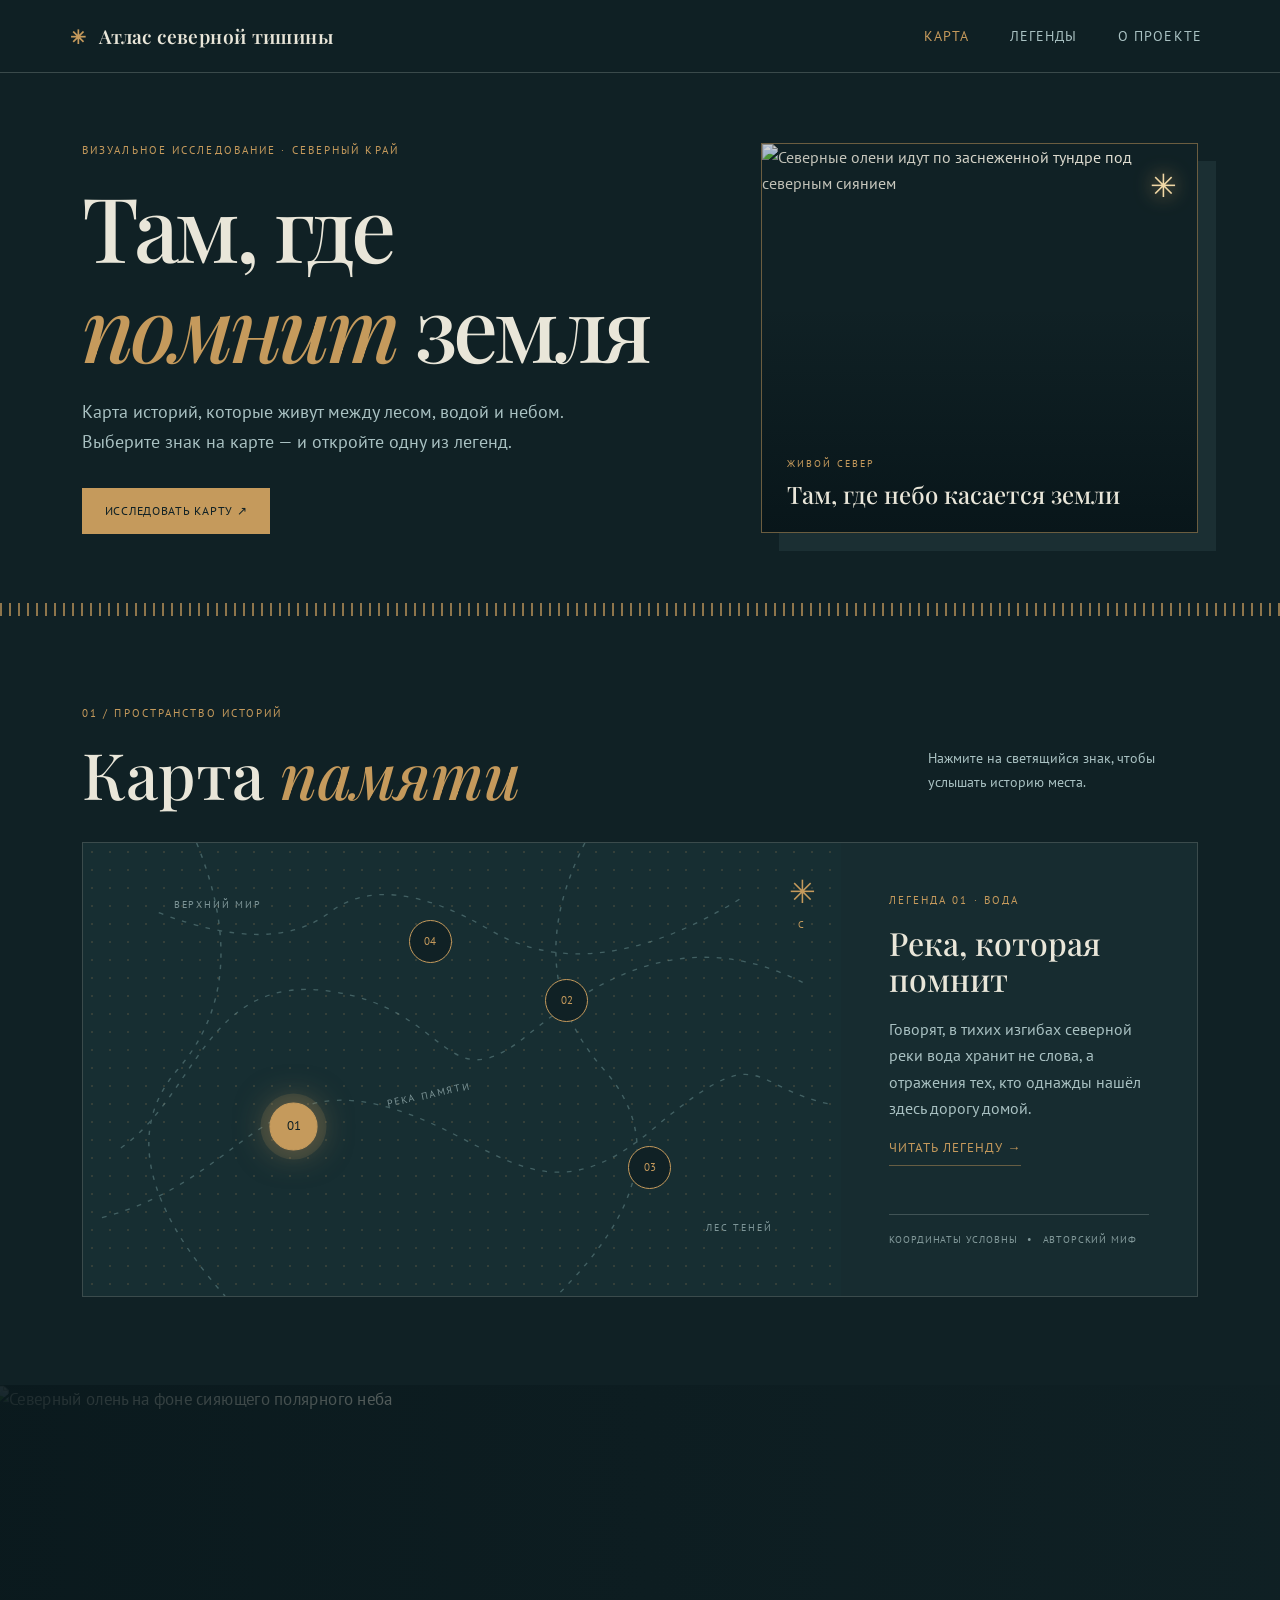
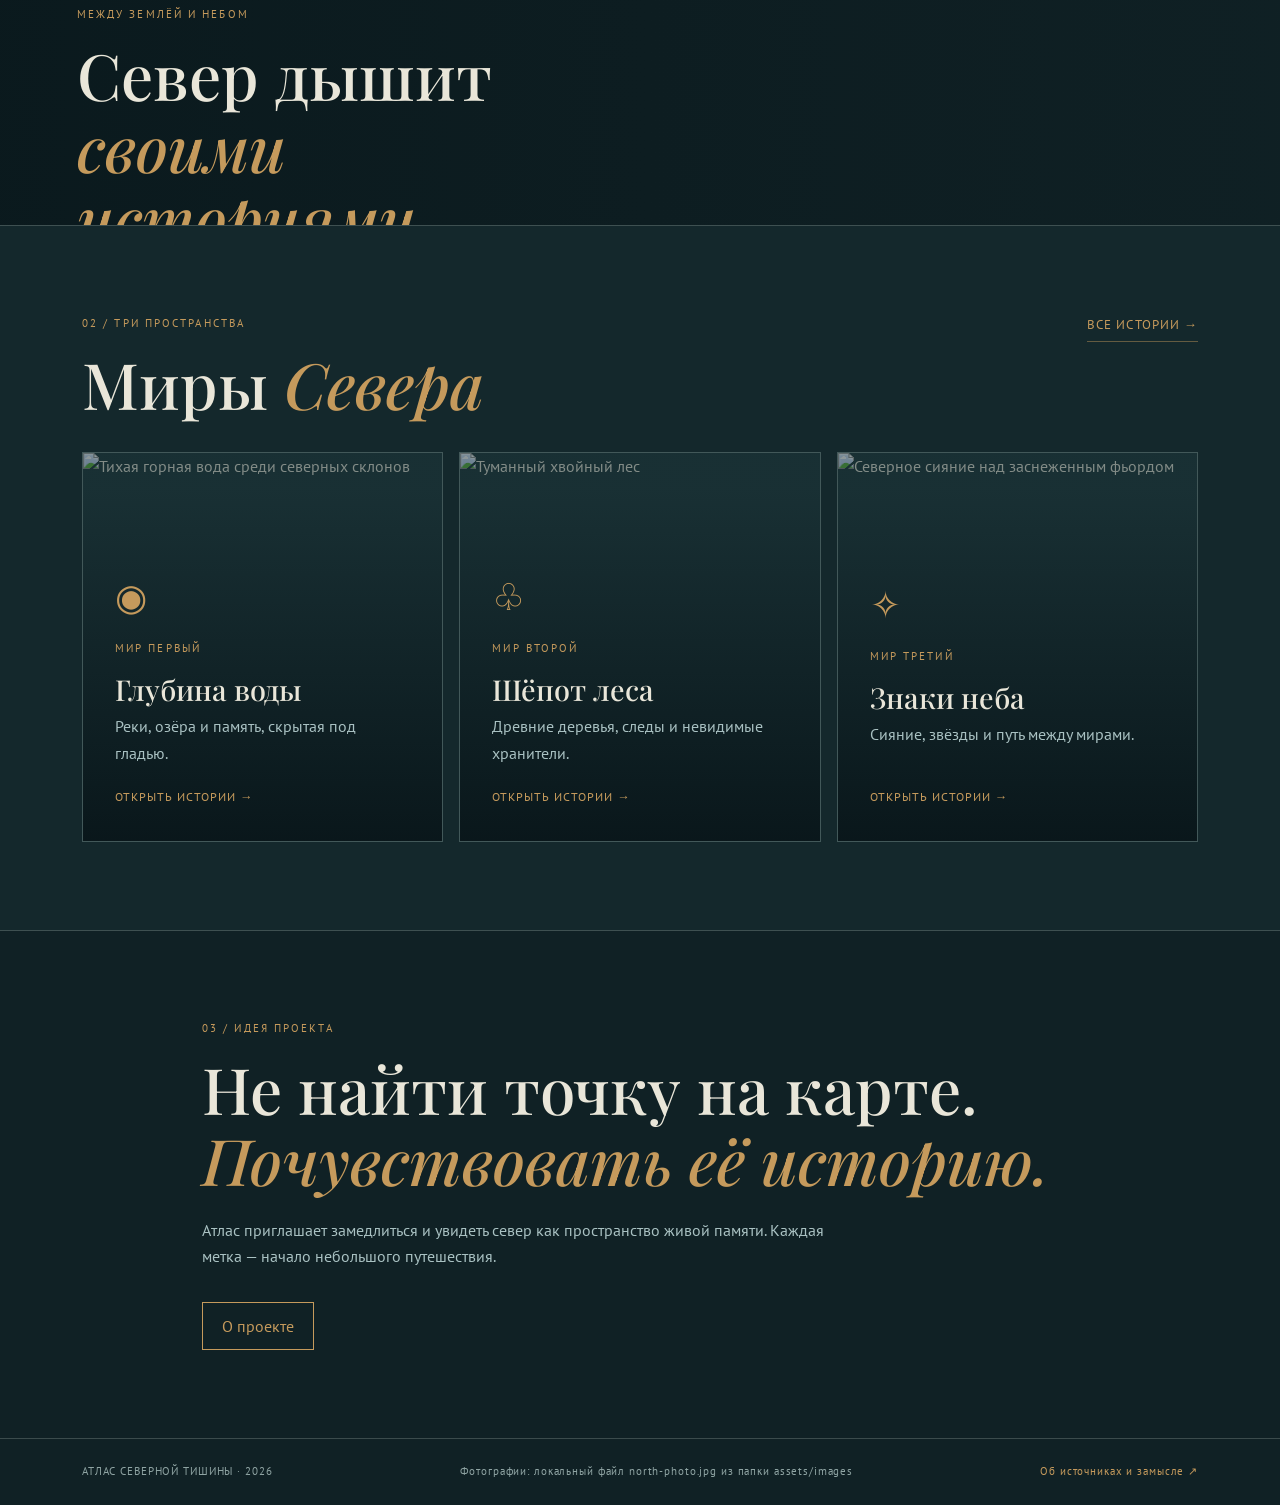
==== commit 15e3eae6: "Заменены рисованные иллюстрации фотографическим изображением" ====
--- a/Практическая работа — Северный край/index.html
+++ b/Практическая работа — Северный край/index.html
@@ -18,7 +18,7 @@
 <main>
 <section class="hero container py-5"><div class="row align-items-center g-5">
 <div class="col-12 col-lg-7 reveal"><p class="eyebrow">Визуальное исследование · Северный край</p><h1>Там, где<br><em>помнит</em> земля</h1><p class="hero-lead">Карта историй, которые живут между лесом, водой и небом. Выберите знак на карте — и откройте одну из легенд.</p><a class="btn btn-brand" href="#map">Исследовать карту <span aria-hidden="true">↗</span></a></div>
-<div class="col-12 col-lg-5"><div class="hero-photo"><img src="assets/images/north-hero.svg" alt="Северные олени идут по заснеженной тундре под северным сиянием" fetchpriority="high"><div class="hero-photo-shade"></div><div class="hero-photo-caption"><span>ЖИВОЙ СЕВЕР</span><strong>Там, где небо касается земли</strong></div><div class="hero-orbit">✳</div></div></div>
+<div class="col-12 col-lg-5"><div class="hero-photo"><img src="assets/images/north-photo.jpg" alt="Северные олени идут по заснеженной тундре под северным сиянием" fetchpriority="high"><div class="hero-photo-shade"></div><div class="hero-photo-caption"><span>ЖИВОЙ СЕВЕР</span><strong>Там, где небо касается земли</strong></div><div class="hero-orbit">✳</div></div></div>
 </div></section>
 <div class="divider-stripes" aria-hidden="true"></div>
 <section class="container section-space" id="map"><div class="section-heading"><div><p class="eyebrow">01 / Пространство историй</p><h2>Карта <em>памяти</em></h2></div><p class="section-note">Нажмите на светящийся знак, чтобы услышать историю места.</p></div>
@@ -28,15 +28,15 @@
 <button class="map-point point-one active" data-place="river" aria-label="Легенда о реке памяти">01</button><button class="map-point point-two" data-place="forest" aria-label="Легенда о хранителе леса">02</button><button class="map-point point-three" data-place="sky" aria-label="Легенда о северном сиянии">03</button><button class="map-point point-four" data-place="stone" aria-label="Легенда о камне-эхе">04</button><span class="compass">✳<small>С</small></span>
 </div><aside class="story-panel" aria-live="polite"><p class="eyebrow" id="story-number">Легенда 01 · Вода</p><h3 id="story-title">Река, которая помнит</h3><p id="story-text">Говорят, в тихих изгибах северной реки вода хранит не слова, а отражения тех, кто однажды нашёл здесь дорогу домой.</p><a id="story-link" class="text-link" href="legends.html#river">Читать легенду <span aria-hidden="true">→</span></a><div class="panel-meta"><span>Координаты условны</span><span>•</span><span>Авторский миф</span></div></aside></div>
 </section>
-<section class="photo-interlude"><img src="assets/images/aurora.svg" alt="Северный олень на фоне сияющего полярного неба" loading="lazy"><div class="photo-interlude-overlay"></div><div class="photo-interlude-text reveal"><p class="eyebrow">Между землёй и небом</p><h2>Север дышит<br><em>своими историями</em></h2><p>Ветер меняет очертания облаков, вода хранит отражения, а лес бережёт тишину.</p></div></section>
+<section class="photo-interlude"><img src="assets/images/north-photo.jpg" alt="Северный олень на фоне сияющего полярного неба" loading="lazy"><div class="photo-interlude-overlay"></div><div class="photo-interlude-text reveal"><p class="eyebrow">Между землёй и небом</p><h2>Север дышит<br><em>своими историями</em></h2><p>Ветер меняет очертания облаков, вода хранит отражения, а лес бережёт тишину.</p></div></section>
 <section class="worlds-section section-space"><div class="container"><div class="section-heading"><div><p class="eyebrow">02 / Три пространства</p><h2>Миры <em>Севера</em></h2></div><a class="text-link" href="legends.html">Все истории →</a></div>
 <div class="row g-3">
-<div class="col-12 col-md-4"><article class="world-card world-water reveal"><img src="assets/images/river.svg" alt="Тихая горная вода среди северных склонов" loading="lazy"><div class="world-card-content"><span class="world-symbol">◉</span><p class="eyebrow">Мир первый</p><h3>Глубина воды</h3><p>Реки, озёра и память, скрытая под гладью.</p><a href="legends.html#river">Открыть истории →</a></div></article></div>
-<div class="col-12 col-md-4"><article class="world-card world-forest reveal"><img src="assets/images/forest.svg" alt="Туманный хвойный лес" loading="lazy"><div class="world-card-content"><span class="world-symbol">♧</span><p class="eyebrow">Мир второй</p><h3>Шёпот леса</h3><p>Древние деревья, следы и невидимые хранители.</p><a href="legends.html#forest">Открыть истории →</a></div></article></div>
-<div class="col-12 col-md-4"><article class="world-card world-sky reveal"><img src="assets/images/aurora.svg" alt="Северное сияние над заснеженным фьордом" loading="lazy"><div class="world-card-content"><span class="world-symbol">✧</span><p class="eyebrow">Мир третий</p><h3>Знаки неба</h3><p>Сияние, звёзды и путь между мирами.</p><a href="legends.html#sky">Открыть истории →</a></div></article></div>
+<div class="col-12 col-md-4"><article class="world-card world-water reveal"><img src="assets/images/north-photo.jpg" alt="Тихая горная вода среди северных склонов" loading="lazy"><div class="world-card-content"><span class="world-symbol">◉</span><p class="eyebrow">Мир первый</p><h3>Глубина воды</h3><p>Реки, озёра и память, скрытая под гладью.</p><a href="legends.html#river">Открыть истории →</a></div></article></div>
+<div class="col-12 col-md-4"><article class="world-card world-forest reveal"><img src="assets/images/north-photo.jpg" alt="Туманный хвойный лес" loading="lazy"><div class="world-card-content"><span class="world-symbol">♧</span><p class="eyebrow">Мир второй</p><h3>Шёпот леса</h3><p>Древние деревья, следы и невидимые хранители.</p><a href="legends.html#forest">Открыть истории →</a></div></article></div>
+<div class="col-12 col-md-4"><article class="world-card world-sky reveal"><img src="assets/images/north-photo.jpg" alt="Северное сияние над заснеженным фьордом" loading="lazy"><div class="world-card-content"><span class="world-symbol">✧</span><p class="eyebrow">Мир третий</p><h3>Знаки неба</h3><p>Сияние, звёзды и путь между мирами.</p><a href="legends.html#sky">Открыть истории →</a></div></article></div>
 </div></div></section>
 <section class="container section-space about-strip reveal"><p class="eyebrow">03 / Идея проекта</p><h2>Не найти точку на карте.<br><em>Почувствовать её историю.</em></h2><p>Атлас приглашает замедлиться и увидеть север как пространство живой памяти. Каждая метка — начало небольшого путешествия.</p><a class="btn btn-outline-brand" href="about.html">О проекте</a></section>
 </main>
-<footer class="site-footer"><div class="container footer-inner"><span>АТЛАС СЕВЕРНОЙ ТИШИНЫ · 2026</span><span>Изображения: локальные SVG-иллюстрации из папки assets/images</span><a href="about.html">Об источниках и замысле ↗</a></div></footer>
+<footer class="site-footer"><div class="container footer-inner"><span>АТЛАС СЕВЕРНОЙ ТИШИНЫ · 2026</span><span>Фотографии: локальный файл north-photo.jpg из папки assets/images</span><a href="about.html">Об источниках и замысле ↗</a></div></footer>
 <script src="https://cdn.jsdelivr.net/npm/bootstrap@5.3.3/dist/js/bootstrap.bundle.min.js"></script><script src="script.js"></script>
 </body></html>
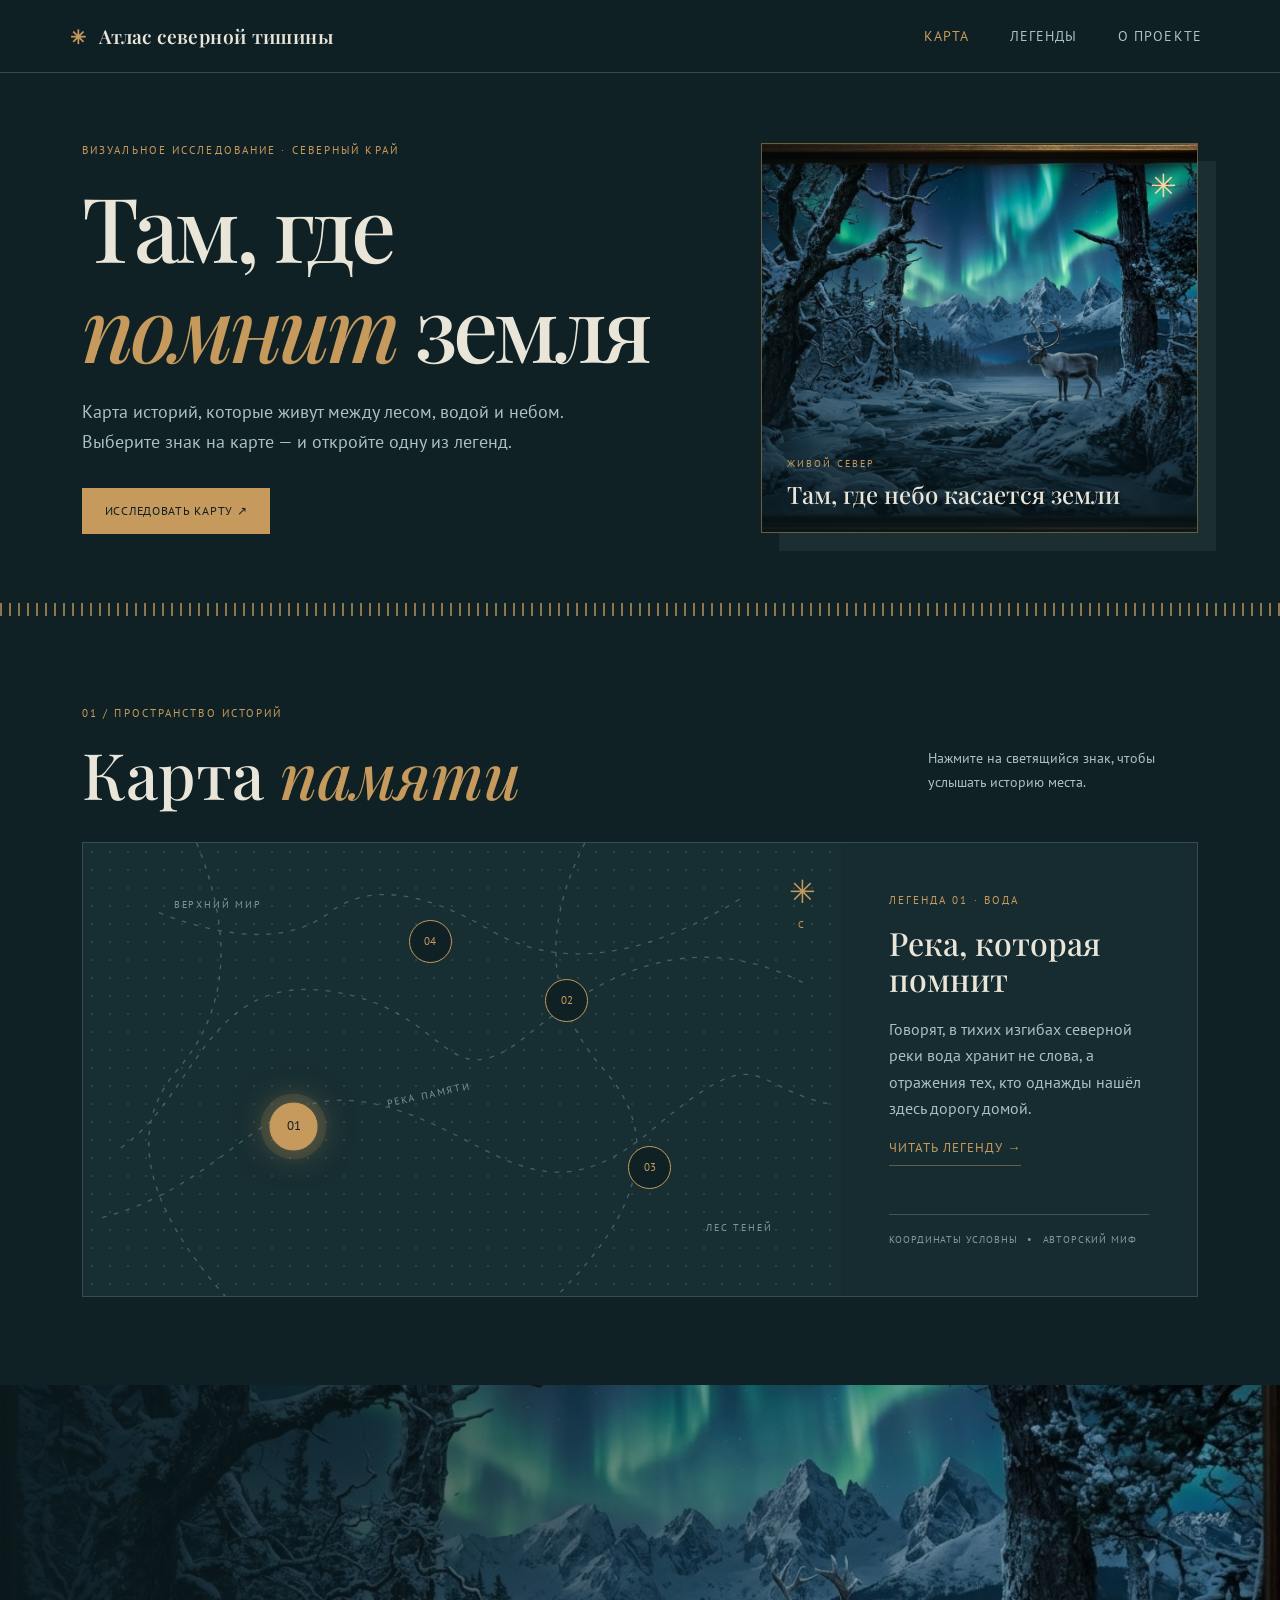
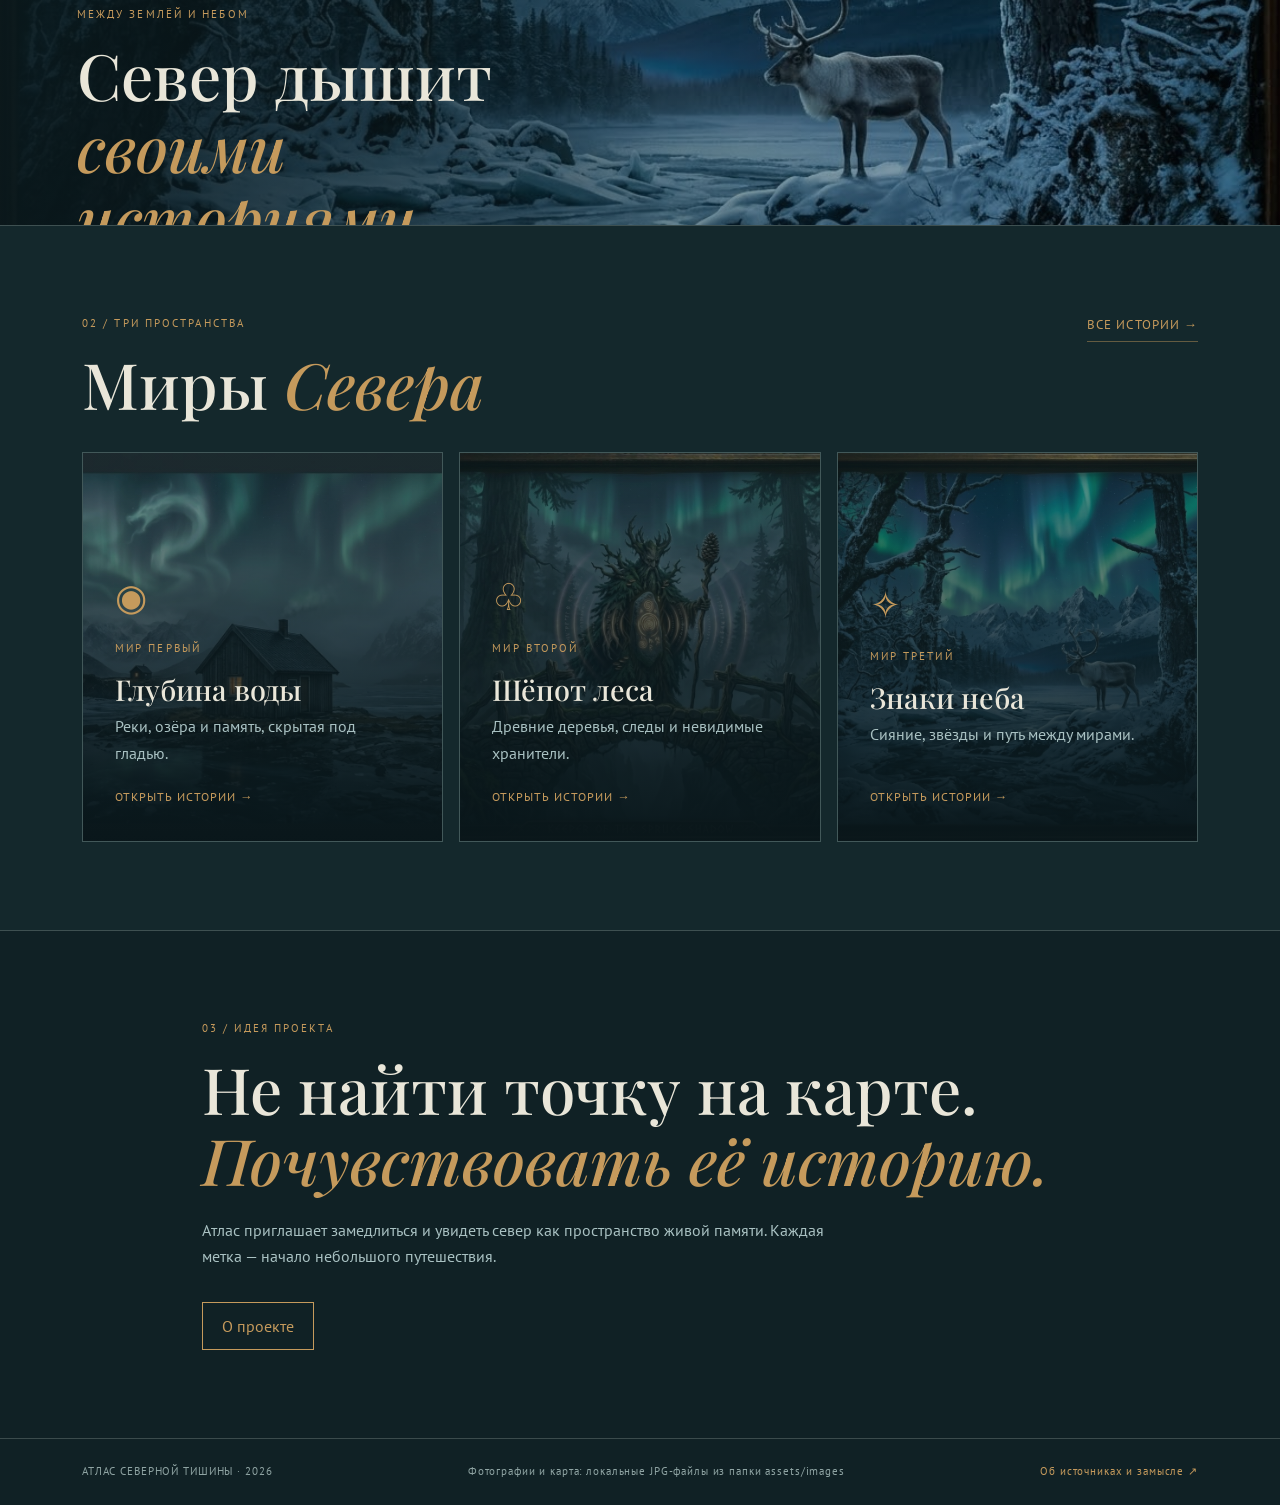
==== commit 0cfb3020: "Подключены пользовательские фотографии и карта памяти" ====
--- a/Практическая работа — Северный край/index.html
+++ b/Практическая работа — Северный край/index.html
@@ -18,25 +18,25 @@
 <main>
 <section class="hero container py-5"><div class="row align-items-center g-5">
 <div class="col-12 col-lg-7 reveal"><p class="eyebrow">Визуальное исследование · Северный край</p><h1>Там, где<br><em>помнит</em> земля</h1><p class="hero-lead">Карта историй, которые живут между лесом, водой и небом. Выберите знак на карте — и откройте одну из легенд.</p><a class="btn btn-brand" href="#map">Исследовать карту <span aria-hidden="true">↗</span></a></div>
-<div class="col-12 col-lg-5"><div class="hero-photo"><img src="assets/images/north-photo.jpg" alt="Северные олени идут по заснеженной тундре под северным сиянием" fetchpriority="high"><div class="hero-photo-shade"></div><div class="hero-photo-caption"><span>ЖИВОЙ СЕВЕР</span><strong>Там, где небо касается земли</strong></div><div class="hero-orbit">✳</div></div></div>
+<div class="col-12 col-lg-5"><div class="hero-photo"><img src="assets/images/1793980269271.jpg" alt="Северные олени идут по заснеженной тундре под северным сиянием" fetchpriority="high"><div class="hero-photo-shade"></div><div class="hero-photo-caption"><span>ЖИВОЙ СЕВЕР</span><strong>Там, где небо касается земли</strong></div><div class="hero-orbit">✳</div></div></div>
 </div></section>
 <div class="divider-stripes" aria-hidden="true"></div>
 <section class="container section-space" id="map"><div class="section-heading"><div><p class="eyebrow">01 / Пространство историй</p><h2>Карта <em>памяти</em></h2></div><p class="section-note">Нажмите на светящийся знак, чтобы услышать историю места.</p></div>
-<div class="map-layout"><div class="map-canvas bg-dots" role="group" aria-label="Схематичная карта северного края с интерактивными точками">
+<div class="map-layout"><div class="map-canvas bg-dots" role="group" aria-label="Старинная карта северного края с интерактивными точками">
 <svg class="map-lines" viewBox="0 0 800 520" preserveAspectRatio="none" aria-hidden="true"><path d="M40 350 C120 290 130 150 260 170 S380 300 470 220 S650 100 760 160"/><path d="M20 430 C160 390 190 270 310 300 S480 440 600 330 S700 280 790 300"/><path d="M80 80 Q200 130 260 80 T430 100 T700 60"/><path d="M120 0 Q180 160 100 260 T150 520 M530 0 Q460 150 550 260 T500 520"/></svg>
 <span class="map-label label-north">ВЕРХНИЙ МИР</span><span class="map-label label-water">РЕКА ПАМЯТИ</span><span class="map-label label-forest">ЛЕС ТЕНЕЙ</span>
 <button class="map-point point-one active" data-place="river" aria-label="Легенда о реке памяти">01</button><button class="map-point point-two" data-place="forest" aria-label="Легенда о хранителе леса">02</button><button class="map-point point-three" data-place="sky" aria-label="Легенда о северном сиянии">03</button><button class="map-point point-four" data-place="stone" aria-label="Легенда о камне-эхе">04</button><span class="compass">✳<small>С</small></span>
 </div><aside class="story-panel" aria-live="polite"><p class="eyebrow" id="story-number">Легенда 01 · Вода</p><h3 id="story-title">Река, которая помнит</h3><p id="story-text">Говорят, в тихих изгибах северной реки вода хранит не слова, а отражения тех, кто однажды нашёл здесь дорогу домой.</p><a id="story-link" class="text-link" href="legends.html#river">Читать легенду <span aria-hidden="true">→</span></a><div class="panel-meta"><span>Координаты условны</span><span>•</span><span>Авторский миф</span></div></aside></div>
 </section>
-<section class="photo-interlude"><img src="assets/images/north-photo.jpg" alt="Северный олень на фоне сияющего полярного неба" loading="lazy"><div class="photo-interlude-overlay"></div><div class="photo-interlude-text reveal"><p class="eyebrow">Между землёй и небом</p><h2>Север дышит<br><em>своими историями</em></h2><p>Ветер меняет очертания облаков, вода хранит отражения, а лес бережёт тишину.</p></div></section>
+<section class="photo-interlude"><img src="assets/images/1793980269271.jpg" alt="Северный олень на фоне сияющего полярного неба" loading="lazy"><div class="photo-interlude-overlay"></div><div class="photo-interlude-text reveal"><p class="eyebrow">Между землёй и небом</p><h2>Север дышит<br><em>своими историями</em></h2><p>Ветер меняет очертания облаков, вода хранит отражения, а лес бережёт тишину.</p></div></section>
 <section class="worlds-section section-space"><div class="container"><div class="section-heading"><div><p class="eyebrow">02 / Три пространства</p><h2>Миры <em>Севера</em></h2></div><a class="text-link" href="legends.html">Все истории →</a></div>
 <div class="row g-3">
-<div class="col-12 col-md-4"><article class="world-card world-water reveal"><img src="assets/images/north-photo.jpg" alt="Тихая горная вода среди северных склонов" loading="lazy"><div class="world-card-content"><span class="world-symbol">◉</span><p class="eyebrow">Мир первый</p><h3>Глубина воды</h3><p>Реки, озёра и память, скрытая под гладью.</p><a href="legends.html#river">Открыть истории →</a></div></article></div>
-<div class="col-12 col-md-4"><article class="world-card world-forest reveal"><img src="assets/images/north-photo.jpg" alt="Туманный хвойный лес" loading="lazy"><div class="world-card-content"><span class="world-symbol">♧</span><p class="eyebrow">Мир второй</p><h3>Шёпот леса</h3><p>Древние деревья, следы и невидимые хранители.</p><a href="legends.html#forest">Открыть истории →</a></div></article></div>
-<div class="col-12 col-md-4"><article class="world-card world-sky reveal"><img src="assets/images/north-photo.jpg" alt="Северное сияние над заснеженным фьордом" loading="lazy"><div class="world-card-content"><span class="world-symbol">✧</span><p class="eyebrow">Мир третий</p><h3>Знаки неба</h3><p>Сияние, звёзды и путь между мирами.</p><a href="legends.html#sky">Открыть истории →</a></div></article></div>
+<div class="col-12 col-md-4"><article class="world-card world-water reveal"><img src="assets/images/1793980129076.jpg" alt="Одинокий северный дом у холодного фьорда" loading="lazy"><div class="world-card-content"><span class="world-symbol">◉</span><p class="eyebrow">Мир первый</p><h3>Глубина воды</h3><p>Реки, озёра и память, скрытая под гладью.</p><a href="legends.html#river">Открыть истории →</a></div></article></div>
+<div class="col-12 col-md-4"><article class="world-card world-forest reveal"><img src="assets/images/1793980501721.jpg" alt="Мистический хранитель елового леса" loading="lazy"><div class="world-card-content"><span class="world-symbol">♧</span><p class="eyebrow">Мир второй</p><h3>Шёпот леса</h3><p>Древние деревья, следы и невидимые хранители.</p><a href="legends.html#forest">Открыть истории →</a></div></article></div>
+<div class="col-12 col-md-4"><article class="world-card world-sky reveal"><img src="assets/images/1793980269271.jpg" alt="Северный олень под полярным сиянием" loading="lazy"><div class="world-card-content"><span class="world-symbol">✧</span><p class="eyebrow">Мир третий</p><h3>Знаки неба</h3><p>Сияние, звёзды и путь между мирами.</p><a href="legends.html#sky">Открыть истории →</a></div></article></div>
 </div></div></section>
 <section class="container section-space about-strip reveal"><p class="eyebrow">03 / Идея проекта</p><h2>Не найти точку на карте.<br><em>Почувствовать её историю.</em></h2><p>Атлас приглашает замедлиться и увидеть север как пространство живой памяти. Каждая метка — начало небольшого путешествия.</p><a class="btn btn-outline-brand" href="about.html">О проекте</a></section>
 </main>
-<footer class="site-footer"><div class="container footer-inner"><span>АТЛАС СЕВЕРНОЙ ТИШИНЫ · 2026</span><span>Фотографии: локальный файл north-photo.jpg из папки assets/images</span><a href="about.html">Об источниках и замысле ↗</a></div></footer>
+<footer class="site-footer"><div class="container footer-inner"><span>АТЛАС СЕВЕРНОЙ ТИШИНЫ · 2026</span><span>Фотографии и карта: локальные JPG-файлы из папки assets/images</span><a href="about.html">Об источниках и замысле ↗</a></div></footer>
 <script src="https://cdn.jsdelivr.net/npm/bootstrap@5.3.3/dist/js/bootstrap.bundle.min.js"></script><script src="script.js"></script>
 </body></html>
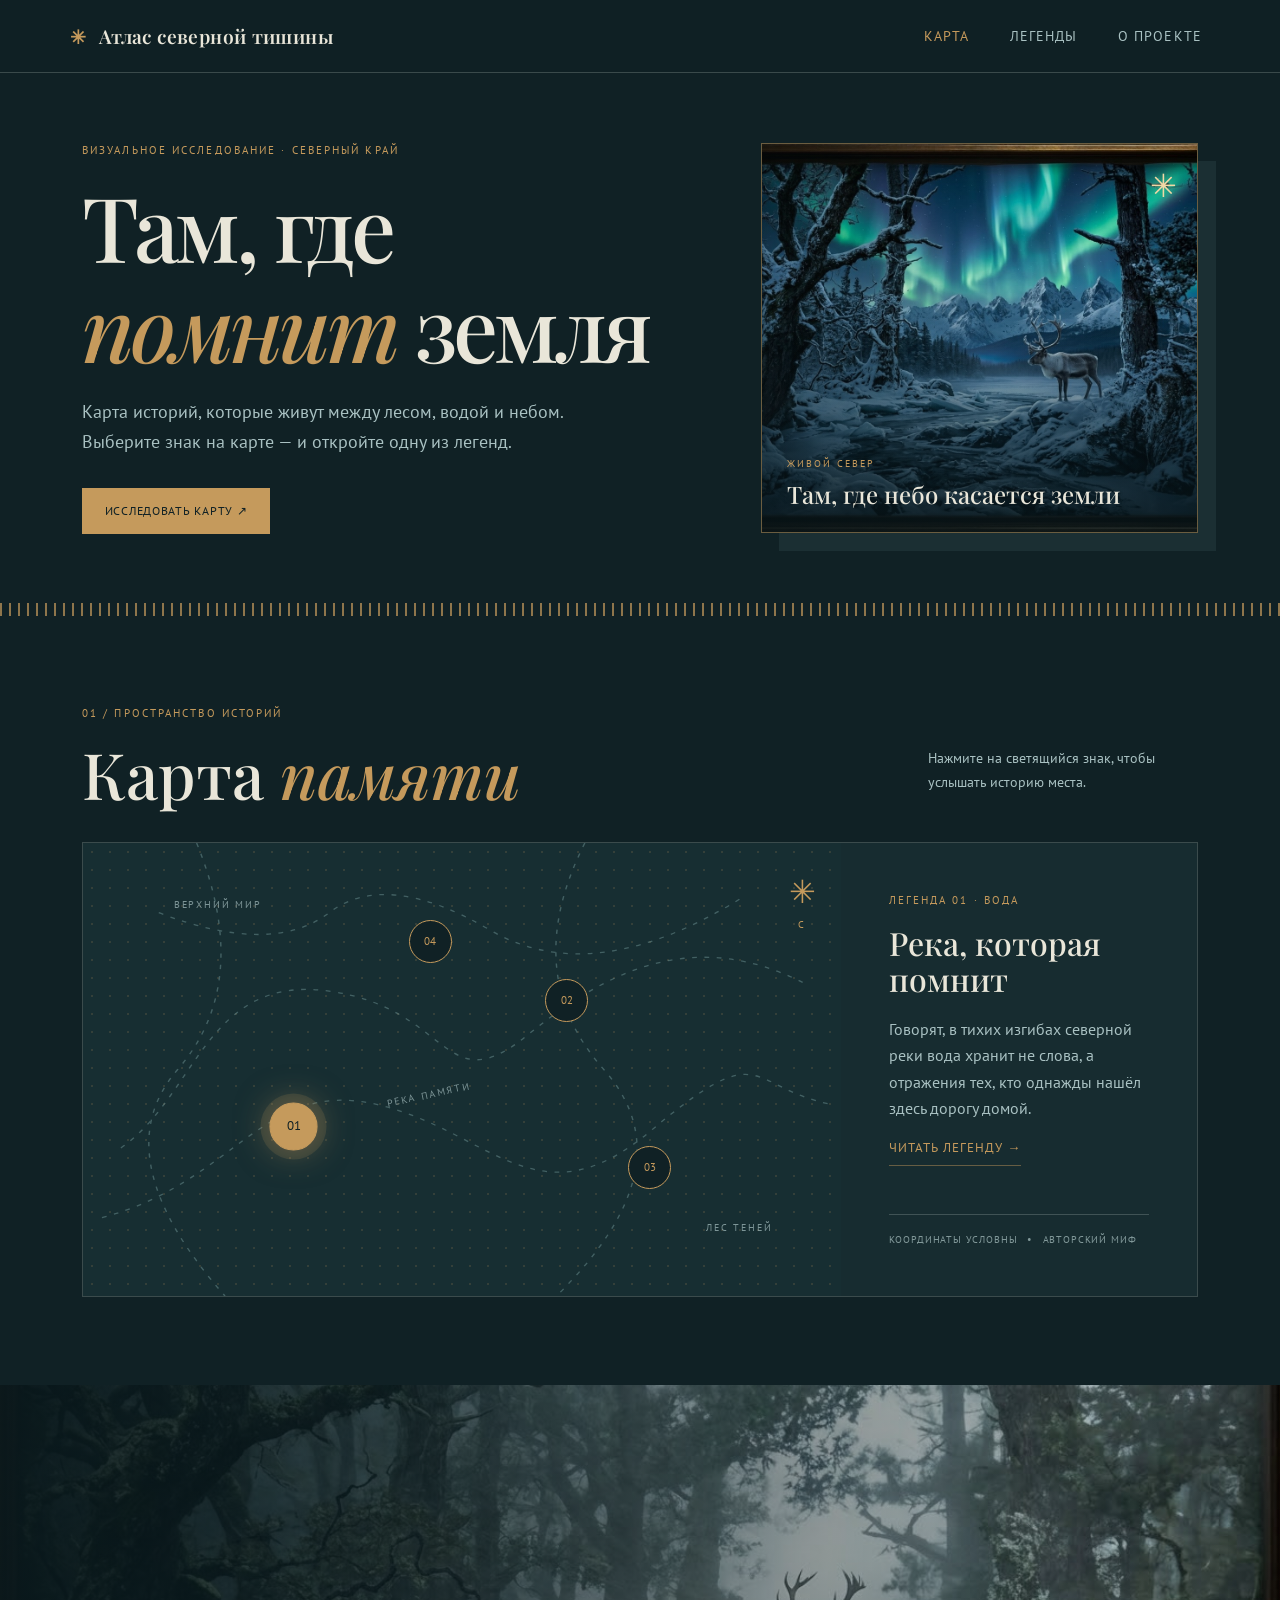
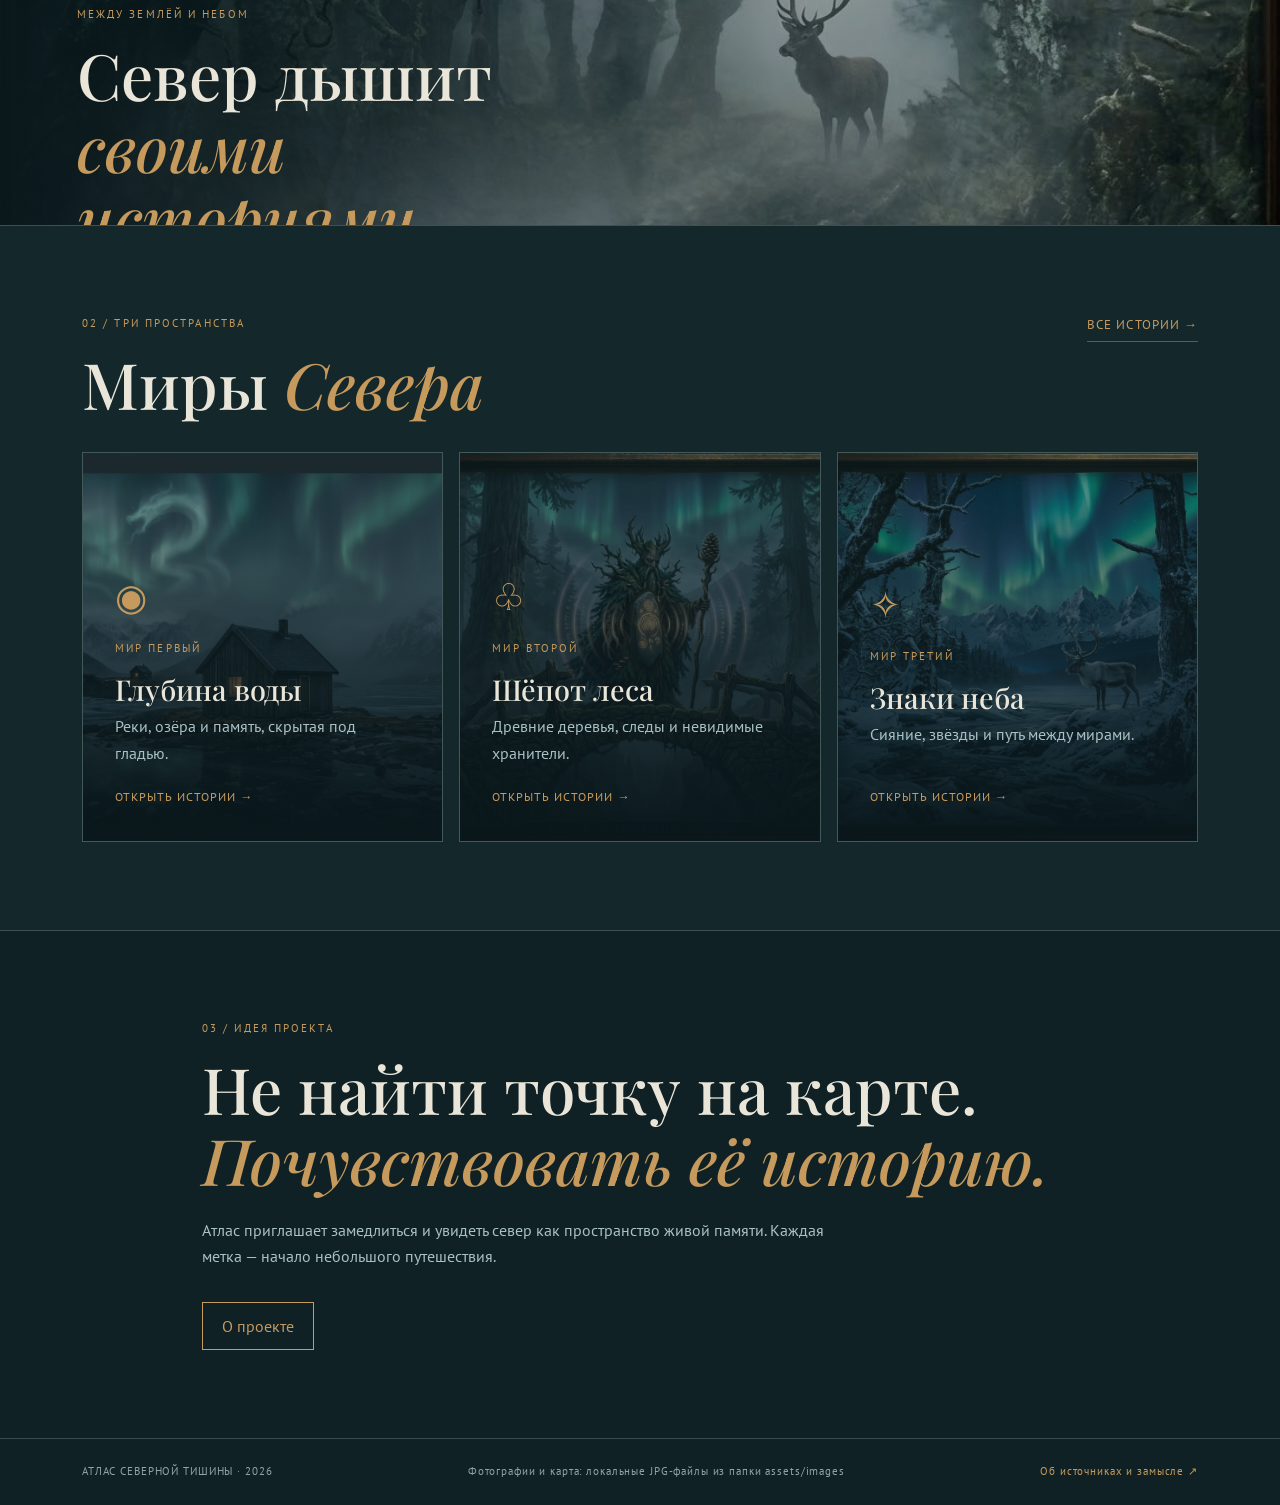
==== commit 3ecb476c: "Добавлена фотография оленя в туманном лесу" ====
--- a/Практическая работа — Северный край/index.html
+++ b/Практическая работа — Северный край/index.html
@@ -28,7 +28,7 @@
 <button class="map-point point-one active" data-place="river" aria-label="Легенда о реке памяти">01</button><button class="map-point point-two" data-place="forest" aria-label="Легенда о хранителе леса">02</button><button class="map-point point-three" data-place="sky" aria-label="Легенда о северном сиянии">03</button><button class="map-point point-four" data-place="stone" aria-label="Легенда о камне-эхе">04</button><span class="compass">✳<small>С</small></span>
 </div><aside class="story-panel" aria-live="polite"><p class="eyebrow" id="story-number">Легенда 01 · Вода</p><h3 id="story-title">Река, которая помнит</h3><p id="story-text">Говорят, в тихих изгибах северной реки вода хранит не слова, а отражения тех, кто однажды нашёл здесь дорогу домой.</p><a id="story-link" class="text-link" href="legends.html#river">Читать легенду <span aria-hidden="true">→</span></a><div class="panel-meta"><span>Координаты условны</span><span>•</span><span>Авторский миф</span></div></aside></div>
 </section>
-<section class="photo-interlude"><img src="assets/images/1793980269271.jpg" alt="Северный олень на фоне сияющего полярного неба" loading="lazy"><div class="photo-interlude-overlay"></div><div class="photo-interlude-text reveal"><p class="eyebrow">Между землёй и небом</p><h2>Север дышит<br><em>своими историями</em></h2><p>Ветер меняет очертания облаков, вода хранит отражения, а лес бережёт тишину.</p></div></section>
+<section class="photo-interlude"><img src="assets/images/1793980225728.jpg" alt="Олень в туманном северном лесу" loading="lazy"><div class="photo-interlude-overlay"></div><div class="photo-interlude-text reveal"><p class="eyebrow">Между землёй и небом</p><h2>Север дышит<br><em>своими историями</em></h2><p>Ветер меняет очертания облаков, вода хранит отражения, а лес бережёт тишину.</p></div></section>
 <section class="worlds-section section-space"><div class="container"><div class="section-heading"><div><p class="eyebrow">02 / Три пространства</p><h2>Миры <em>Севера</em></h2></div><a class="text-link" href="legends.html">Все истории →</a></div>
 <div class="row g-3">
 <div class="col-12 col-md-4"><article class="world-card world-water reveal"><img src="assets/images/1793980129076.jpg" alt="Одинокий северный дом у холодного фьорда" loading="lazy"><div class="world-card-content"><span class="world-symbol">◉</span><p class="eyebrow">Мир первый</p><h3>Глубина воды</h3><p>Реки, озёра и память, скрытая под гладью.</p><a href="legends.html#river">Открыть истории →</a></div></article></div>
